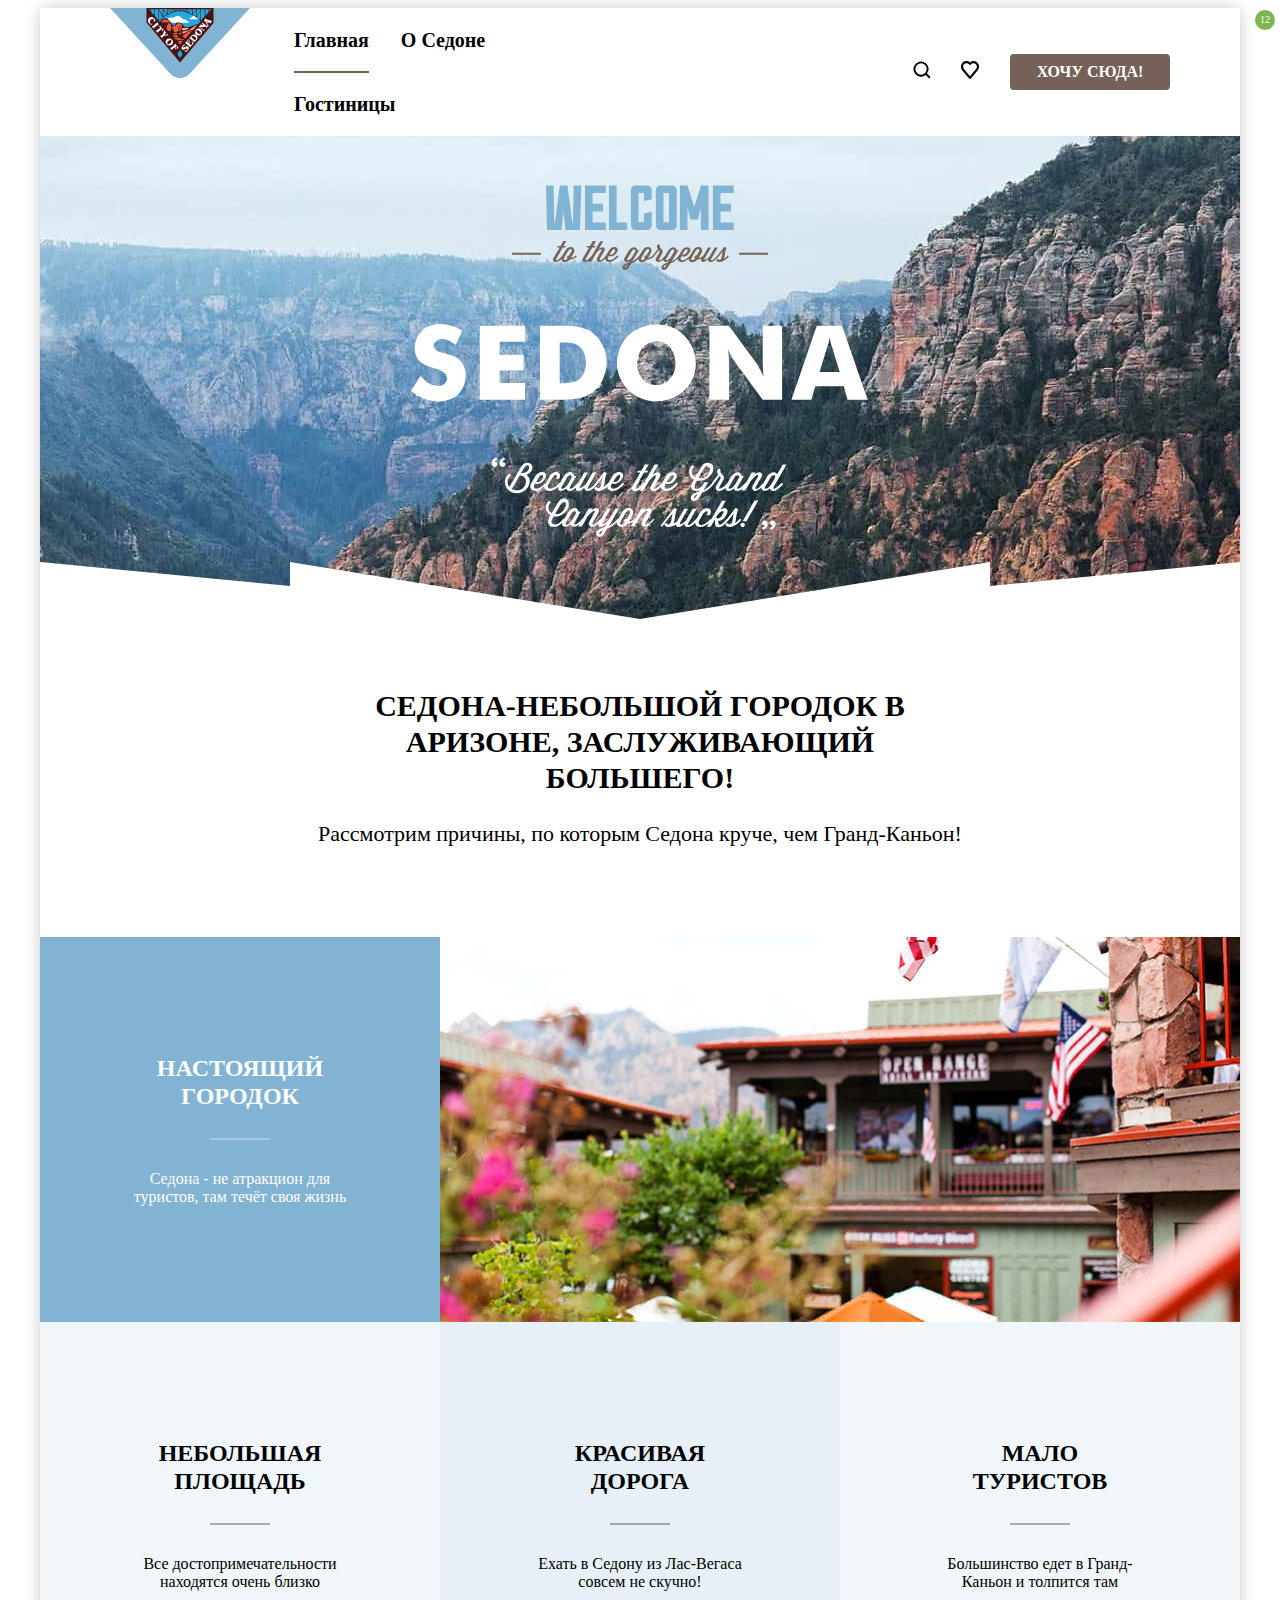
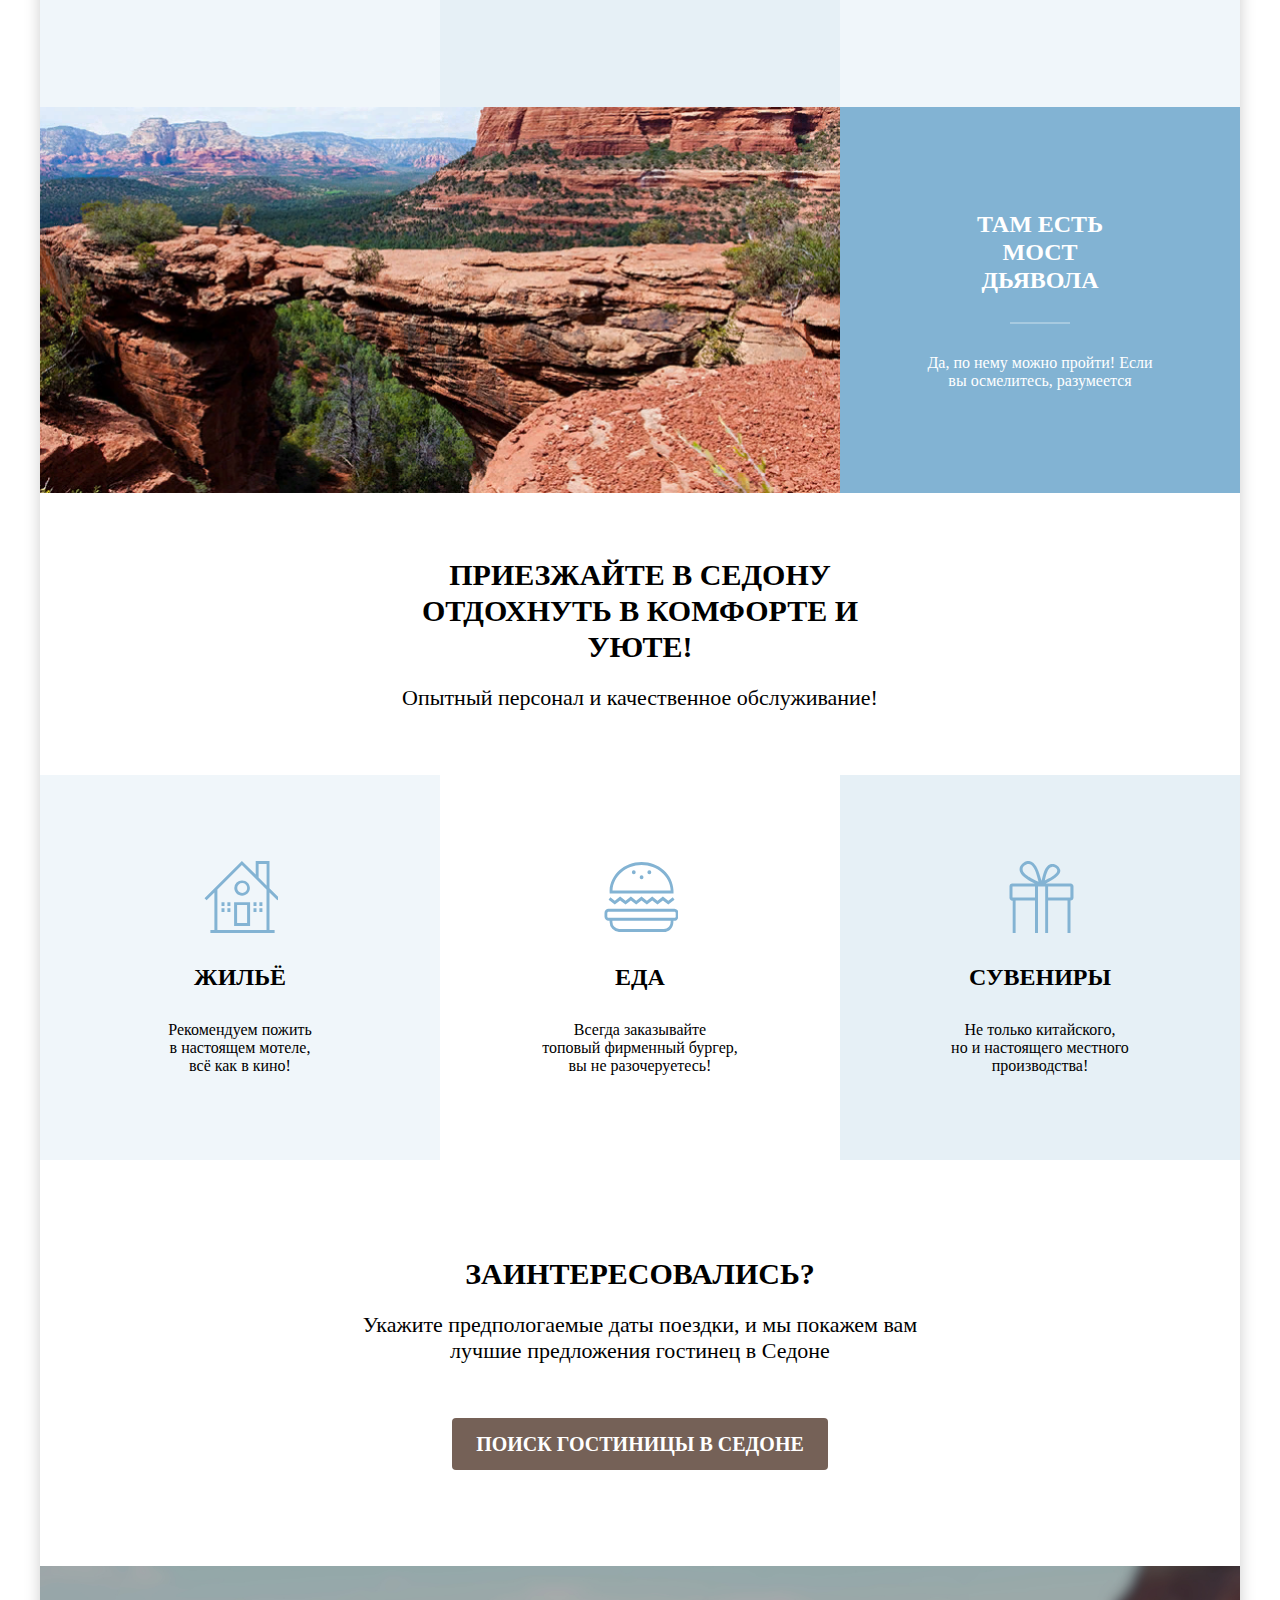
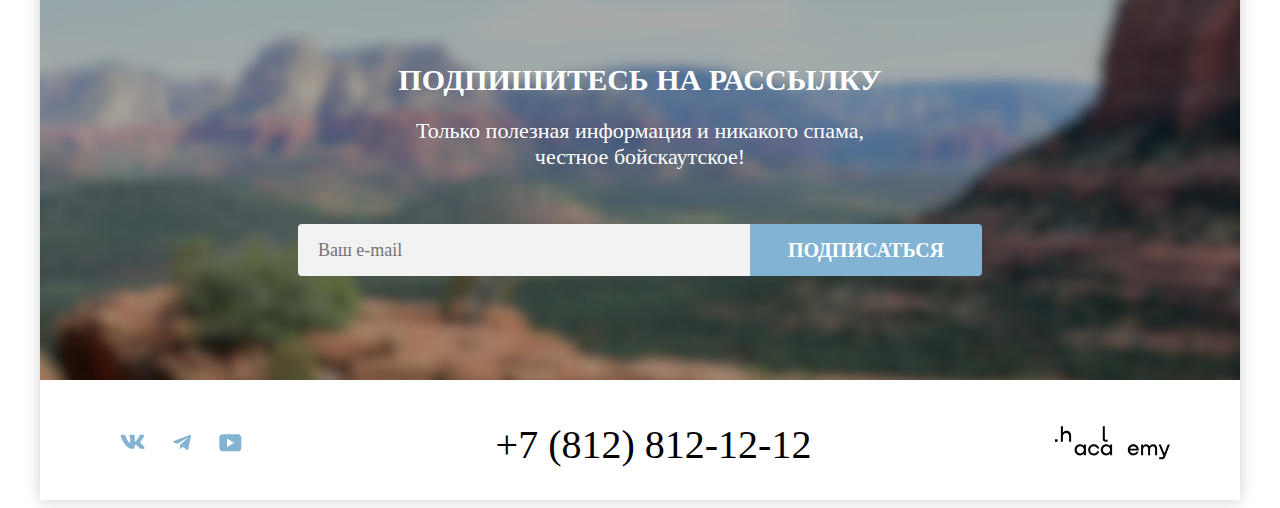
==== index.html @ 6caa187e "Merge pull request #5 from Konstantin-1603/master" ====
<!DOCTYPE html>
<html lang="ru">

  <head>
    <meta charset="utf-8">
    <meta name="viewport" content="width=device-width, initial-scale=1.0">
    <title>HTML Academy: Седона</title>
    <link rel="stylesheet" href="styles/styles.css">
  </head>

  <body>
    <div class="page-container">
      <header data-test="header" class="header">
        <nav class="header-navigation">
          <a class="header-logo" href="">
            <img class="header-image" src="images/logo.svg" width="140" height="70" alt="Логотип города Седона">
          </a>
          <ul class="navigation-list">
            <li class="navigation-item">
              <a class="navigation-link navigation-link-current" href="#">Главная</a>
            </li>
            <li class="navigation-item">
              <a class="navigation-link" href="#">О Седоне</a>
            </li>
            <li class="navigation-item">
              <a class="navigation-link" href="catalog.html">Гостиницы</a>
            </li>
          </ul>
          <ul class="user-list">
            <li class="user-item">
              <a class="user-link user-link-Vector" href="">
                <img src="images/Vector.svg" width="18" height="18" alt="Поиск">
              </a>
            </li>
            <li class="user-item">
              <a class="user-link user-link-laike" href="">
                <img src="images/laike.svg" width="18" height="18" alt="Избранное">
                <span class="navigation-number">12</span>
              </a>
            </li>
            <li class="user-item">
              <a class="button navigation-button" href="">ХОЧУ СЮДА!</a>
            </li>
          </ul>
        </nav>
      </header>
      <main class="main-container main-index" data-test="main">
        <section class="hero" data-test="hero">
          <h1 class="visually-hidden">Welcome to Sedona</h1>
          <div class="hero-img">
            <img src="images/welcome.svg" width="458" height="352" alt="Welcome to Sedona">
          </div>
        </section>
        <section class="advantage" data-test="advantages">
          <div class="advantage-container">
            <h2 class="title advantage-title">Седона-небольшой городок в Аризоне,
              заслуживающий большего!</h2>
            <p class="text">Рассмотрим причины, по которым Седона круче, чем Гранд-Каньон!</p>
          </div>
          <ul class="advantage-list">
            <li class="advantage-item advantage-item-wide">
              <div class="advantage-item-container">
                <h3 class="subtitle advantage-subtitle">Настоящий городок</h3>
                <p class="advantage-description">Седона - не атракцион для туристов, там течёт своя жизнь</p>
              </div>
              <img class="advantage-image" src="images/photo/photo-1.png" width="800" height="384" alt="Фото городка">
            </li>
            <li class="advantage-item advantage-item-color">
              <h3 class="subtitle advantage-subtitle">Небольшая площадь</h3>
              <p class="advantage-description">Все достопримечательности находятся очень близко</p>
            </li>
            <li class="advantage-item">
              <h3 class="subtitle advantage-subtitle">Красивая дорога</h3>
              <p class="advantage-description">Ехать в Седону из Лас-Вегаса совсем не скучно!</p>
            </li>
            <li class="advantage-item advantage-item-color">
              <h3 class="subtitle advantage-subtitle">Мало туристов</h3>
              <p class="advantage-description">Большинство едет в Гранд-Каньон и толпится там</p>
            </li>
            <li class="advantage-item advantage-item-wide">
              <img class="advantage-image" src="images/photo/photo-2.png" width="800" height="384"
                alt="Фото моста дьявола">
              <div class="advantage-item-container">
                <h3 class="subtitle advantage-subtitle">Там есть <br> мост дьявола</h3>
                <p class="advantage-description">Да, по нему можно пройти! Если вы осмелитесь, разумеется</p>
              </div>
            </li>
          </ul>
          <div class="container-bottom-advantage">
            <h2 class="title title-bottom">Приезжайте в седону отдохнуть в комфорте и уюте!</h2>
            <p class="text">Опытный персонал и качественное обслуживание!</p>
          </div>
          <ul class="advantage-list">
            <li class="advantage-item advantage-item-color">
              <div class="advantage-icon advantage-icon-home"></div>
              <h3 class="subtitle advantage-subject">Жильё</h3>
              <p class="advantage-description">Рекомендуем пожить <br> в настоящем мотеле, <br> всё как в кино!</p>
            </li>
            <li class="advantage-item">
              <div class="advantage-icon advantage-icon-food"></div>
              <h3 class="subtitle advantage-subject">Еда</h3>
              <p class="advantage-description">Всегда заказывайте <br> топовый фирменный бургер, <br> вы не
                разочеруетесь!</p>
            </li>
            <li class="advantage-item advantage-item-color">
              <div class="advantage-icon advantage-icon-souvenir"></div>
              <h3 class="subtitle advantage-subject">Сувениры</h3>
              <p class="advantage-description">Не только китайского, <br> но и настоящего местного <br> производства!
              </p>
            </li>
          </ul>
        </section>
        <section class="search-hotel" data-test="search">
          <h2 class="title search-hotel-title">Заинтересовались?</h2>
          <p class="text search-hotel-text">Укажите предпологаемые даты поездки, и мы покажем вам лучшие предложения
            гостинец в Седоне</p>
          <a class="button button-search" href="#">ПОИСК ГОСТИНИЦЫ В СЕДОНЕ</a>
        </section>
        <section class="subscribe" data-test="subscribe">
          <h2 class="title subscribe-title">Подпишитесь на рассылку</h2>
          <p class="text subscribe-text">Только полезная информация и никакого спама, <br> честное бойскаутское!</p>
          <form class="form-search" action="https://echo.htmlacademy.ru/" method="post">
            <input class="subscribe-email" type="email" name="subscribe-email" placeholder="Ваш e-mail">
            <button class="button button-subscribe" type="submit">Подписаться</button>
          </form>
        </section>
      </main>
      <footer class="footer" data-test="footer">
        <div class="footer-container">
          <ul class="social-list">
            <li class="social-item">
              <a href="https://vk.com/htmlacademy" class="social-link">
                <svg aria-hidden="true" focusable="false" class="footer-image" xmlns="http://www.w3.org/2000/svg"
                  width="25" height="15" viewBox="0 0 25 15">
                  <path fill-rule="evenodd" clip-rule="evenodd"
                    d="M24.1164 1.80445C24.2824 1.25845 24.1164 0.856445 23.3214 0.856445H20.6964C20.0284 0.856445 19.7204 1.20345 19.5534 1.58645C19.5534 1.58645 18.2184 4.78245 16.3274 6.85845C15.7154 7.46045 15.4374 7.65145 15.1034 7.65145C14.9364 7.65145 14.6854 7.46045 14.6854 6.91345V1.80445C14.6854 1.14845 14.5014 0.856445 13.9454 0.856445H9.81738C9.40038 0.856445 9.14938 1.16045 9.14938 1.44945C9.14938 2.07045 10.0954 2.21445 10.1924 3.96245V7.76045C10.1924 8.59345 10.0394 8.74444 9.70538 8.74444C8.81538 8.74444 6.65038 5.53345 5.36538 1.85945C5.11638 1.14445 4.86438 0.856445 4.19338 0.856445H1.56638C0.816382 0.856445 0.666382 1.20345 0.666382 1.58645C0.666382 2.26845 1.55638 5.65645 4.81138 10.1374C6.98138 13.1974 10.0364 14.8564 12.8194 14.8564C14.4884 14.8564 14.6944 14.4884 14.6944 13.8534V11.5404C14.6944 10.8034 14.8524 10.6564 15.3814 10.6564C15.7714 10.6564 16.4384 10.8484 17.9964 12.3234C19.7764 14.0724 20.0694 14.8564 21.0714 14.8564H23.6964C24.4464 14.8564 24.8224 14.4884 24.6064 13.7604C24.3684 13.0364 23.5184 11.9854 22.3914 10.7384C21.7794 10.0284 20.8614 9.26345 20.5824 8.88045C20.1934 8.38945 20.3044 8.17044 20.5824 7.73345C20.5824 7.73345 23.7824 3.30745 24.1154 1.80445H24.1164Z" />
                </svg>
              </a>
              <span class="visually-hidden">ВКонтакте</span>
              </a>
            </li>
            <li class="social-item">
              <a href="https://t.me/htmlacademy" class="social-link">
                <svg aria-hidden="true" focusable="false" class="footer-image" xmlns="http://www.w3.org/2000/svg"
                  width="18" height="17" viewBox="0 0 18 17">
                  <path
                    d="M16.785 0.955705L0.840489 7.1042C-0.247661 7.54126 -0.241365 8.14828 0.640845 8.41897L4.73445 9.69597L14.2058 3.72014C14.6537 3.44766 15.0629 3.59424 14.7265 3.89281L7.05283 10.8183H7.05103L7.05283 10.8192L6.77045 15.0387C7.18413 15.0387 7.36669 14.8489 7.59871 14.625L9.58705 12.6915L13.7229 15.7464C14.4855 16.1664 15.0332 15.9506 15.2229 15.0405L17.9379 2.2453C18.2158 1.13107 17.5126 0.626562 16.785 0.955705Z" />
                </svg>
                <span class="visually-hidden">Телеграм</span>
              </a>
            </li>
            <li class="social-item">
              <a href="https://www.youtube.com/user/htmlacademyru" class="social-link">
                <svg aria-hidden="true" focusable="false" class="footer-image" xmlns="http://www.w3.org/2000/svg"
                  width="23" height="18" viewBox="0 0 23 18" fill="none">
                  <path
                    d="M18.9402 0.356445H3.50738C1.64668 0.356445 0.333252 1.9502 0.333252 3.75645V13.8502C0.333252 15.7627 1.64668 17.3564 3.50738 17.3564H19.1591C20.8009 17.3564 22.3333 15.7627 22.3333 13.9564V3.75645C22.1143 1.9502 20.8009 0.356445 18.9402 0.356445ZM7.99494 12.8939V4.81894L15.3283 8.85645L7.99494 12.8939Z" />
                </svg>
                <span class="visually-hidden">Ютуб</span>
              </a>
            </li>
          </ul>
          <a href="tel:+78128121212" class="footer-telephone">+7 (812) 812-12-12</a>
          <a href="https://htmlacademy.ru/">
            <svg aria-hidden="true" focusable="false" class="footer-logo" xmlns="http://www.w3.org/2000/svg" width="115"
              height="34" viewBox="0 0 115 34" fill="none">
              <path d="M0 13.2564V15.8564H2.5V13.2564H0Z" />
              <path
                d="M11.6 4.85645C10 4.85645 8.8 5.55645 8 6.55645H7.9V0.356445H5.9V15.8564H7.9V10.5564C7.9 8.45645 9.2 6.95645 11.2 6.95645C13 6.95645 14.1 8.35645 14.1 10.1564V15.8564H16.1V9.75644C16.2 6.75644 14.3 4.85645 11.6 4.85645Z" />
              <path
                d="M47.8 13.0564C47.8 14.7564 48.8 15.7564 50.6 15.7564H52.6V13.7564H50.9C50.2 13.7564 49.8 13.3564 49.8 12.6564V0.356445H47.8V13.0564Z" />
              <path
                d="M28.9 20.0564C28 18.9564 26.7 18.2564 25 18.2564C21.9 18.2564 19.6 20.5564 19.6 23.8564C19.6 27.1564 21.9 29.4564 25 29.4564C26.8 29.4564 28 28.6564 28.8 27.5564H28.9V29.1564H30.9V18.5564H28.9V20.0564ZM25.3 27.4564C23.1 27.4564 21.7 25.8564 21.7 23.8564C21.7 21.8564 23.1 20.2564 25.3 20.2564C27.5 20.2564 28.9 21.8564 28.9 23.8564C28.9 25.7564 27.5 27.4564 25.3 27.4564Z" />
              <path
                d="M44.2 22.3564C43.7 19.9564 41.6 18.2564 38.8 18.2564C35.4 18.2564 33.2 20.7564 33.2 23.8564C33.2 26.9564 35.4 29.4564 38.8 29.4564C41.6 29.4564 43.7 27.6564 44.2 25.2564H42.1C41.7 26.5564 40.4 27.5564 38.8 27.5564C36.6 27.5564 35.2 25.9564 35.2 23.9564C35.2 21.9564 36.6 20.3564 38.8 20.3564C40.4 20.3564 41.6 21.3564 42.1 22.5564H44.2V22.3564Z" />
              <path
                d="M55.1 20.0564C54.2 18.9564 52.9 18.2564 51.2 18.2564C48.1 18.2564 45.8 20.5564 45.8 23.8564C45.8 27.1564 48.1 29.4564 51.2 29.4564C53 29.4564 54.2 28.6564 55 27.5564H55.1V29.1564H57.1V18.5564H55.1V20.0564ZM51.5 27.4564C49.3 27.4564 47.9 25.8564 47.9 23.8564C47.9 21.8564 49.3 20.2564 51.5 20.2564C53.7 20.2564 55.1 21.8564 55.1 23.8564C55.1 25.7564 53.6 27.4564 51.5 27.4564Z" />
              <path
                d="M78.3 18.2564C75 18.2564 72.8 20.7564 72.8 23.8564C72.8 26.8564 74.9 29.4564 78.3 29.4564C80.8 29.4564 82.8 28.1564 83.5 25.8564H81.4C80.9 26.8564 79.8 27.4564 78.4 27.4564C76.5 27.4564 75.1 26.1564 75 24.5564H83.8C84 20.9564 81.8 18.2564 78.3 18.2564ZM78.3 20.1564C80 20.1564 81.3 21.1564 81.6 22.7564H75.1C75.4 21.2564 76.6 20.1564 78.3 20.1564Z" />
              <path
                d="M98.2 18.2564C96.6 18.2564 95.3 19.0564 94.6 20.2564H94.5C93.9 19.0564 92.7 18.2564 91.1 18.2564C89.7 18.2564 88.6 18.9564 88 20.0564V18.5564H86.1V29.1564H88.1V23.7564C88.1 21.7564 89.1 20.3564 90.7 20.2564C92.2 20.2564 93.1 21.2564 93.1 22.8564V29.1564H95.1V23.5564C95.1 21.1564 96.5 20.2564 97.7 20.2564C99.2 20.2564 100.1 21.2564 100.1 22.8564V29.1564H102.1V22.6564C102.2 20.0564 100.7 18.2564 98.2 18.2564Z" />
              <path
                d="M109.4 27.3564L105.8 18.4564H103.6L108.4 30.0564C108.1 30.9564 107.7 31.2564 106.7 31.2564H104.2V33.2564H106.7C108.5 33.2564 109.5 32.4564 110.2 30.6564L114.9 18.4564H112.8L109.4 27.3564Z" />
            </svg>
          </a>
        </div>
      </footer>
    </div>
  </body>

</html>
</footer>
</div>
</body>

</html>
---- styles/styles.css ----
@font-face {
  font-family: "PT Sans";
  font-style: normal;
  font-weight: 400;
  src: url("../fonts/ptsans-400.woff2") format("woff2");
  font-display: swap;
}

@font-face {
  font-family: "PT Sans";
  font-style: normal;
  font-weight: 700;
  src: url("../fonts/ptsans-700.woff2") format("woff2");
  font-display: swap;
}

.html {
  height: 100%;
}


*,
*::before,
*::after {
  box-sizing: border-box;
  list-style: none;
}

.body {
  margin: 0;
  height: 100%;
  font-family: "PT Sans", sans-serif;
  color: #333333;
  font-size: 18px;
  line-height: 21px;
  background-color: #f2f2f2;
}

.main-container {
  flex-grow: 1;
}

.user-link {
  min-width: 18px;
  min-height: 18px;
  display: inline-block;
  padding: 22px 15px;
}

.header-navigation, .footer-container {
  display: flex;
  width: 1060px;
  margin: 0 auto;
}

.header-logo {
  position: relative;
  margin-right: 28px;
  margin-bottom: -6px;
}

.header-image {
  display: block;
  z-index: 2;
}

.footer-container {
  display: flex;
  justify-content: space-between;
  align-items: center;
  padding: 45px 0 35px 0;
}

.hero {
  padding-top: 49px;
  padding-bottom: 78px;
  background-image: url("../images/divider.png"), url("../images/index-background.jpg");
  background-repeat: no-repeat;
  background-size: contain, cover;
  background-position: center bottom;

}

.header, .footer {
  width: 1200px;
  margin: 0 auto;
  background-color: #ffffff;
}

.page-container {
  display: flex;
  flex-direction: column;
  min-height: 100%;
  margin: 0 auto;
  width: 1200px;
  background-color: #ffffff;
  box-shadow: 0 0 15px 0 #00000033;
}

.hero-img {
  text-align: center;
}

.advantage-list {
  display: flex;
  flex-wrap: wrap;
  margin: 0;
  padding: 0;
}

.advantage-icon {
  width: 75px;
  height: 72px;
}

.navigation-list {
  display: flex;
  flex-wrap: wrap;
  margin: 0;
  padding: 0;
  margin-right: 281px;
  width: 339px;
}

.user-list {
  display: flex;
  flex-wrap: wrap;
  align-items: center;
  margin: 0;
  width: 272px;
  padding: 0;
}

.user-item:nth-child(2) {
  margin-right: 16px;
}

.advantage-icon-home {
  background: url("../images/icon/icon.svg") no-repeat;
}

.advantage-icon-food {
  background: url("../images/icon/icon2.svg") no-repeat;
}

.advantage-icon-souvenir {
  background: url("../images/icon/icon3.svg") no-repeat;
}

.subscribe {
  background: url("../images/Seerinevas.jpg") no-repeat;
  background-size: cover;
  width: 1200px;
  padding: 96px 258px 104px;
}

.subscribe-email {
  font-family: inherit;
  width: 452px;
  padding: 12px 20px;
  border-radius: 4px 0 0 4px;
  background-color: #F2F2F2;
  color: #000000;
  font-size: 18px;
  line-height: 24px;
  border: none;
}

.subscribe-email:hover {
  background-color: #E6E6E6;
}

.subscribe-email:focus {
  outline: 3px solid #83B3D3;
  background-color: #E6E6E6;
}

.inner-background {
  background-color: #000000;
  color: white;
  background: url("../images/Subscribecatalog.jpg") no-repeat;
}

.subscribe-none {
  background-image: none;
}

.navigation-link {
  display: inline-block;
  padding: 20px 16px;
  font-size: 20px;
  line-height: 24px;
  font-weight: 700;
  color: #000000;
  text-decoration: none;
}

.navigation-link:focus, .user-link:focus {
  outline: 2px solid #68A2CA;
}

.navigation-link:hover {
  background-color: gray;
  color: white;
}

.button {
  color: white;
  display: inline-block;
  font-family: inherit;
  padding: 8px 10px;
  font-size: 16px;
  border-radius: 4px;
  line-height: 20px;
  font-weight: 700;
  text-transform: uppercase;
  background-color: #756157;
  border: none;
  cursor: pointer;
  text-decoration: none;
}

.button:hover {
  background-color: #615048;
}

.button:focus,
.button-apply:focus {
  outline: 3px solid #83B3D3;
  background-color: #615048;
}

.button:active {
  color: #ffffff4d;
}

.button.inactive,
.button-subscribe.inactive,
.button-card.inactive {
  background-color: #E5E5E5;
}

.hero-description {
  font-size: 22px;
  line-height: 26px;
}

.advantage-item-color {
  background: #83b3d31f;
}

.advantage-container {
  padding-top: 69px;
  padding-bottom: 90px;
  width: 651px;
  margin: 0 auto;
}

.advantage-item,
.advantage-item-container {
  width: 400px;
  min-height: 385px;
  margin: 0;
  display: flex;
  flex-direction: column;
  justify-content: center;
  align-items: center;
  text-align: center;
  padding: 103px 85px;

}

.advantage-item:nth-child(3) {
  background-color: #83b3d333;
}

.advantage-item-wide {
  display: flex;
  padding: 0;
  flex-direction: row;
  width: 100%;
  background-color: #82b3d3;
  color: white;
}

.advantage-image {
  display: block;
  min-height: 100%;
  object-fit: cover;
}

.subtitle {
  position: relative;
  font-size: 24px;
  font-weight: 700;
  line-height: 28px;
  text-transform: uppercase;
  margin: 0;
  max-width: 175px;
}

.subtitle.advantage-subtitle::after {
  position: absolute;
  content: "";
  width: 60px;
  height: 2px;
  background-color: #0000004d;
  left: 57px;
  bottom: -30px;
}

.advantage-item-container .subtitle::after {
  background-color: #ffffff4d;
  ;
}

.advantage-subtitle {
  margin-bottom: 60px;
}

.advantage-subject {
  margin: 30px 0;
}

.search-hotel {
  padding: 96px 304px;
  text-align: center;
}

.text {
  margin: 0;
  text-align: center;
  font-size: 22px;
  line-height: 26px;
}

.button-search {
  font-size: 20px;
  line-height: 36px;
  text-decoration: none;
  width: 376px;
}

.title {
  margin: 0;
  padding: 0;
  color: #000000;
  text-align: center;
  font-size: 30px;
  font-weight: 700;
  line-height: 36px;
  text-transform: uppercase;
}

.subscribe-title,
.subscribe-text {
  color: white;
}

.button-apply,
.button-card {
  background-color: #82b3d3;
}

.button-apply {
  border: 0;
  margin-bottom: 32px;
}

.breadcrumbs {
  padding: 0;
  margin: 0;
  margin-bottom: 40px;
}

.breadcrumbs-item {

  display: inline-block;
}

.breadcrumbs-item:not(:last-child) {
  margin-right: 28px;
}

.button-reset {
  background: none;
  border: 0;
}

.button-reset,
.button-apply {
  display: block;
  padding: 8px 10px;
  color: #ffffff;
  width: 190px;
  text-align: center;
  font-family: "PT Sans";
  font-size: 16px;
  font-weight: 700;
  line-height: 20px;
  text-transform: uppercase;
  border-radius: 4px;
  cursor: pointer;
}

.button-reset:hover {
  color: #ffffff4d;
}

.button-push {
  background-color: #7DB54F;
}

.button-push:hover,
.button-push:focus {
  background-color: #6C9E42;
}

.button-push:active {
  color: #ffffff4d;
}

.button-subscribe {
  background-color: #82B3D3;
  font-size: 20px;
  font-weight: 700;
  line-height: 36px;
  width: 232px;
  border-radius: 0 4px 4px 0;
}

.button-subscribe:hover,
.button-subscribe:focus,
.button-card:hover,
.button-card:focus,
.button-apply:hover,
.button-apply:focus {
  background-color: #68A2CA;
}

.button-subscribe:active,
.button-card:active,
.button-apply:active {
  background-color: #82B3D3;
  color: #ffffff4d;
}

.inner-header-title {
  margin: 0 0 8px 0;
  font-size: 60px;
  font-weight: 700;
  line-height: 78px;

}

.hotel-card-link {
  text-decoration: none;
  display: grid;
  grid-column: 1/-1;
}

.hotel-card-img {
  grid-column: 1/-1;
}

.hotel-card-title {
  color: #000000;
  grid-column: 1/-1;
  margin: 0;
  font-size: 24px;
  font-weight: 700;
  line-height: 28px;
}

.hotel-card-price {
  justify-self: end;
}

.hotel-card-rate {
  border-radius: 4px;
  background-color: #F2F2F2;
  padding: 9px 20px;
  font-size: 16px;
  line-height: 20px;
  text-transform: uppercase;
}

.pagination-list {
  display: flex;
  position: relative;
  margin: 0;
  padding: 0;
  width: 400px;
  justify-content: space-between;
}

.pagination-list::before {
  position: absolute;
  content: "";
  height: 1px;
  width: 1060px;
  background-color: #E6E6E6;
  top: -40px;
  left: 0;
}

.pagination-item {
  border-radius: 4px;

}

.pagination-link {
  display: flex;
  justify-content: center;
  align-items: center;
  background-color: #82B3D3;
  color: #ffffff;
  padding: 0 10px;
  min-width: 60px;
  height: 60px;
  font-size: 20px;
  font-weight: 700;
  line-height: 36px;
  text-transform: uppercase;
  text-decoration: none;
}

.pagination-link:not(.pagination-link-current):hover,
.pagination-link:not(.pagination-link-current):focus {
  background-color: #68A2CA;
}

.pagination-link:not(.pagination-link-current):active {
  background-color: #68A2CA;
  color: #ffffff4d;
}

.pagination-link-current {
  color: #000000;
  background-color: #f2f2f2;
}

.footer-telephone {
  color: #000000;
  display: inline-block;
  font-size: 40px;
  line-height: 40px;
  text-transform: uppercase;
  text-decoration: none;
}

.footer-telephone:hover,
.footer-telephone:focus {
  color: #756157;
}

.footer-telephone:active {
  color: rgba(117, 97, 87, 0.3);
}

.navigation-link-current {
  position: relative;
}

.navigation-link-current::after {
  content: "";
  position: absolute;
  height: 2px;
  left: 16px;
  right: 16px;
  bottom: -1px;
  background-color: #756257;
}

.navigation-number {
  position: absolute;
  top: 10px;
  right: 5px;
  border-radius: 10px;
  background: #7db54f;
  color: #ffffff;
  font-size: 10px;
  line-height: 10px;
  width: 20px;
  height: 20px;
  padding: 5px;
}

.user-link-favorite {
  position: relative;
}

.sort-list {
  display: flex;
  width: 160px;
  justify-content: space-between;
  margin: 0;
  padding: 0;

}

.sort-link {
  display: inline-block;
  width: 48px;
  height: 48px;
  border-radius: 4px;
  padding: 14px 14px;
  border: 2px solid#E5E5E5;
}

.sort-link:hover {
  border: 2px solid#000000;
}

.sort-link:focus {
  border: 2px solid#68A2CA;
  outline: none;
}

.sort-link:active {
  border: 2px solid#000000;
}

.catalog-container {
  padding: 50px 70px 60px 70px;
}

.hotel-subtitle {
  margin-right: auto;
  color: #000000;
  font-size: 30px;
  font-weight: 700;
  line-height: 36px;
  text-transform: uppercase;
}

.sorting-container {
  display: flex;
  align-items: center;
  position: relative;
}

.inner-background {
  padding: 70px;
  padding-top: 35px;
}

.filter-container {
  display: flex;
}

.navigation-link-favorite {
  min-width: 18px;
  min-height: 18px;
}

.sorting {
  font-family: inherit;
  position: relative;
  width: 292px;
  height: 49px;
  padding: 12px 20px;
  border-radius: 4px;
  appearance: none;
  border: 2px solid #E5E5E5;
  margin-right: 70px;
  color: #333333;
  font-size: 18px;
  line-height: 21px;
  background: url(../images/plush.svg) no-repeat 93% 57%;
  background-size: 12px 7px;
}

.sorting:hover {
  border: 2px solid #68A2CA;
}

.sorting:focus {
  outline: 2px solid #68A2CA;
}


.hotel-card {
  width: 340px;
  display: grid;
  gap: 16px 20px;
  grid-template-columns: repeat(2, 140px);
  grid-template-rows: 212px 1fr;
  padding: 20px;
  border-radius: 4px;
  border: 1px solid #E6E6E6;
}

.social-list {
  display: flex;
  margin: 0;
  padding: 0;
  flex-wrap: wrap;
  width: 142px;
  justify-content: space-between;
}

.navigation-button {
  display: inline-block;
  width: 160px;
  padding: 8px 10px;
  text-align: center;
  align-self: flex-start;
}

.visually-hidden {
  position: absolute;
  width: 1px;
  height: 1px;
  margin: -1px;
  padding: 0;
  border: 0;
  clip: rect(0 0 0 0);
  overflow: hidden;
}

.advantage-title {
  margin-bottom: 25px;
}

.advantage-description {
  margin: 0;
}

.container-bottom-advantage {
  max-width: 505px;
  margin: 0 auto;
  padding: 64px 0;
}

.title-bottom {
  margin-bottom: 20px;
}

.advantage-list:nth-of-type(2) .advantage-item {
  padding: 80px 85px;
}

.search-hotel-title {
  margin-bottom: 20px;
}

.search-hotel-text {
  margin-bottom: 54px;
}

.subscribe-title {
  margin-bottom: 20px;
}

.subscribe-text {
  margin-bottom: 54px;
}

.hotel-container {
  padding: 40px 0 80px 0;
  display: grid;
  grid-template-columns: repeat(3, 340px);
  gap: 20px;
}

.stars {
  display: inline-block;
  align-self: center;
  background-image: url("../images/star.svg");
  height: 17px;
  margin: 0;
}

.hotel-card-description,
.hotel-card-buttons,
.hotel-card-rating {
  display: flex;
  justify-content: space-between;
  align-items: center;
}


.hotel-card-link {
  margin: 0;

}

.stars-2 {
  width: 36px;
}

.stars-3 {
  width: 54px;
}

.stars-4 {
  width: 72px;
}

.hotel-card-button,
.button-card,
.hotel-card-rate,
.button-push {

  text-align: center;
}

.form-search {
  display: grid;
  grid-template-columns: 452px 232px;
}

.social-link {
  padding: 0 10px;
}

.subscribe-none .subscribe-title {
  color: #000000;
}

.subscribe-none .subscribe-text {
  color: #333333;
}

.filter-catalog {
  padding: 0;
  margin: 0;
  border: 0;
}

.filter-catalog:not(:nth-of-type(2)) {
  margin-right: 70px;
}

.filter-catalog:nth-of-type(2) {
  margin-right: auto;
}

.breadcrumbs-link {
  display: inline-block;
  color: inherit;
  font-size: 16px;
  line-height: 21px;
  text-decoration: none;
}

.breadcrumbs-link:hover {
  color: #ffffff99;
}

.breadcrumbs-link:active {
  color: #ffffff4d;
}

.sort-image {
  display: block;
}

.breadcrumbs-item {
  position: relative;
}

.breadcrumbs-item + .breadcrumbs-item::before {
  position: absolute;
  content: "";
  width: 8px;
  height: 11px;
  background: url(../images/arrow.svg) no-repeat;
  left: -21px;
  bottom: 5px;
}

.filter-catalog-list {

  margin: 0;
  padding: 0;
}

.filter-catalog:nth-of-type(3) .filter-catalog-list {
  display: flex;
  margin: 0 0 36px 0;
}

.filter-catalog-title {
  margin-bottom: 32px;
}

.filter-catalog-list .filter-catalog-item:not(:last-child) {
  margin-bottom: 16px;
}



.text-input {
  width: 143px;
  display: inline-block;
  padding: 12px 20px;
  border-radius: 4px 0 0 4px;
  border: none;
  color: #000000;
  font-family: "PT Sans";
  font-size: 18px;
  font-weight: 700;
  line-height: 24px;
}

.text-input:hover {
  background-color: #E6E6E6;
  transition: background-color 0.3s;
}

.text-input:focus {
  outline: 3px solid #83B3D3;
}

.text-input[id='max-price'] {
  margin-left: 2px;
  border-radius: 0 4px 4px 0;
}

.filter-catalog-price {
  position: relative;
  margin-bottom: 0;
}

.text-label {
  position: absolute;
  bottom: 13px;
  right: 16px;
  color: gray;
}

.filter-button {
  margin-top: 55px;
}

.footer-image {
  fill: #83B3D3;
}

.footer-image:hover,
.footer-image:focus {
  fill: #68A2CA;
}

.footer-image:active {
  fill: #68a2ca4d
}

.footer-telephone-image {
  fill: blue;
}

.footer-telephone-image:hover {
  fill: #756157;
}

.footer-logo {
  fill: #000000;
}

.footer-logo:hover,
.footer-logo:focus {
  fill: #756157;
}

.footer-logo:active {
  fill: #7561574d;
}

.filter-input-container,
.filter-checkbox-container {
  position: relative;
  user-select: none;
  display: block;
  padding-left: 36px;
  line-height: 23px;
  cursor: pointer;
}

.filter-input-container input,
.filter-checkbox-container input {
  position: absolute;
  opacity: 0;
}

.checkmark {
  position: absolute;
  top: 0;
  left: 0;
  width: 20px;
  height: 20px;
  border-radius: 50%;
  background-color: #FFFFFF;
}

.checkmark::after {
  position: absolute;
  content: "";
  display: none;
  top: 5px;
  left: 5px;
  width: 10px;
  height: 10px;
  border-radius: 50%;
  background: #3F5E72;
}

.filter-input-container:checked ~ .checkmark::after {
  display: block;
}

.filter-input-container:focus ~ .checkmark,
.filter-checkbox-container:focus ~ .checkboxmark {
  outline: 3px solid #83B3D3;
}

.filter-input-container:hover,
.filter-checkbox-container:hover {
  opacity: 0.6;
}

.filter-input-container:active,
.filter-checkbox-container:active {
  opacity: 0.3;
}

.checkboxmark {
  position: absolute;
  top: 0;
  left: 0;
  width: 20px;
  height: 20px;
  border-radius: 5px;
  background-color: #FFFFFF;
}

.checkboxmark::after {
  position: absolute;
  display: none;
  content: "";
  width: 12px;
  height: 8px;
  left: 4px;
  top: 4px;
  border: solid #3F5E72;
  border-width: 0 0 2px 2px;
  transform: rotate(306deg);
}

.filter-checkbox-container:checked ~ .checkboxmark::after {
  display: block;
}


.slider {
  position: relative;
  width: 226px;
  height: 4px;
  background-color: #FFFFFF;
}

.slider-handle {
  position: absolute;
  height: 20px;
  width: 20px;
  border-radius: 5px;
  background-color: #FFFFFF;
  cursor: pointer;
}

.slider-handle-left {
  left: 0;
  top: -8px;
}

.slider-handle-right {
  position: relative;
  left: 92%;
  top: -8px;
}

.slider-handle-right::after {
  position: absolute;
  content: "";
  width: 61px;
  height: 4px;
  opacity: 0.3;
  background-color: #FFFFFF;
  cursor: auto;
  top: 8px;
  left: 20px;
}
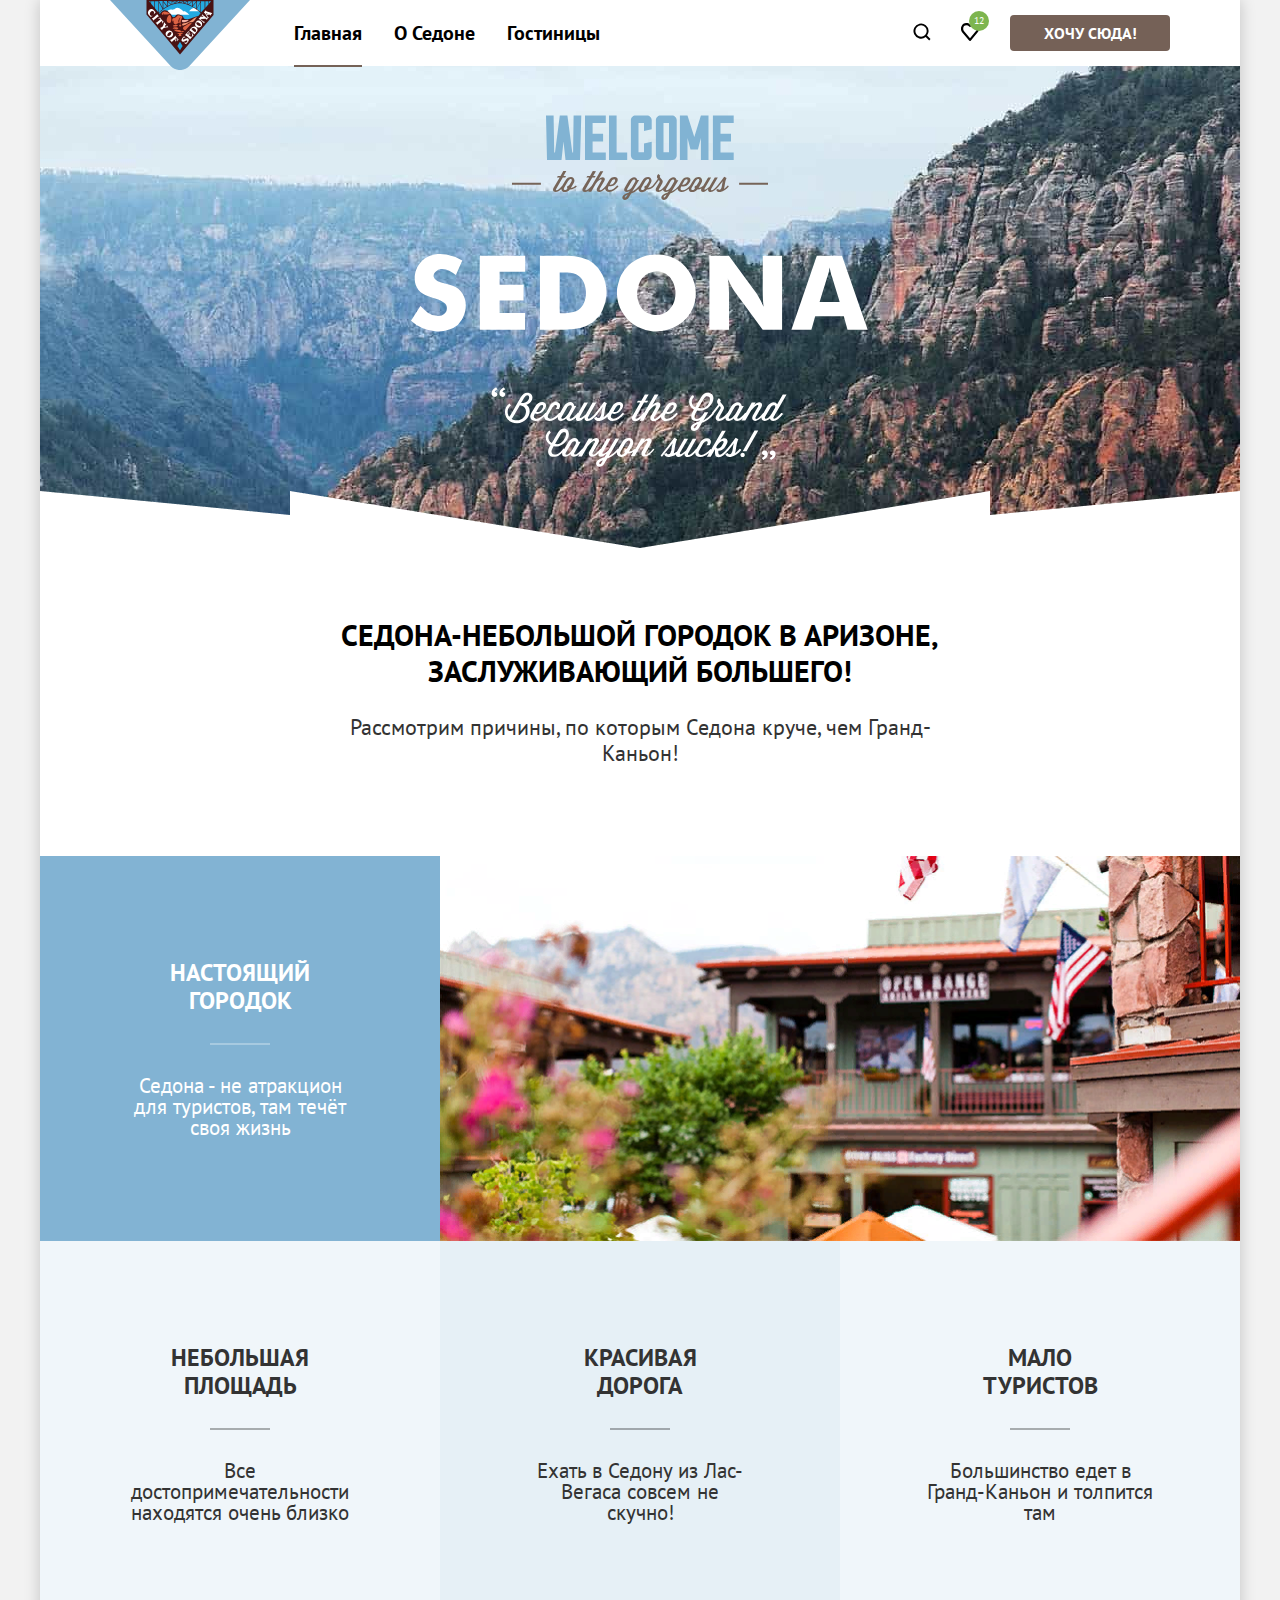
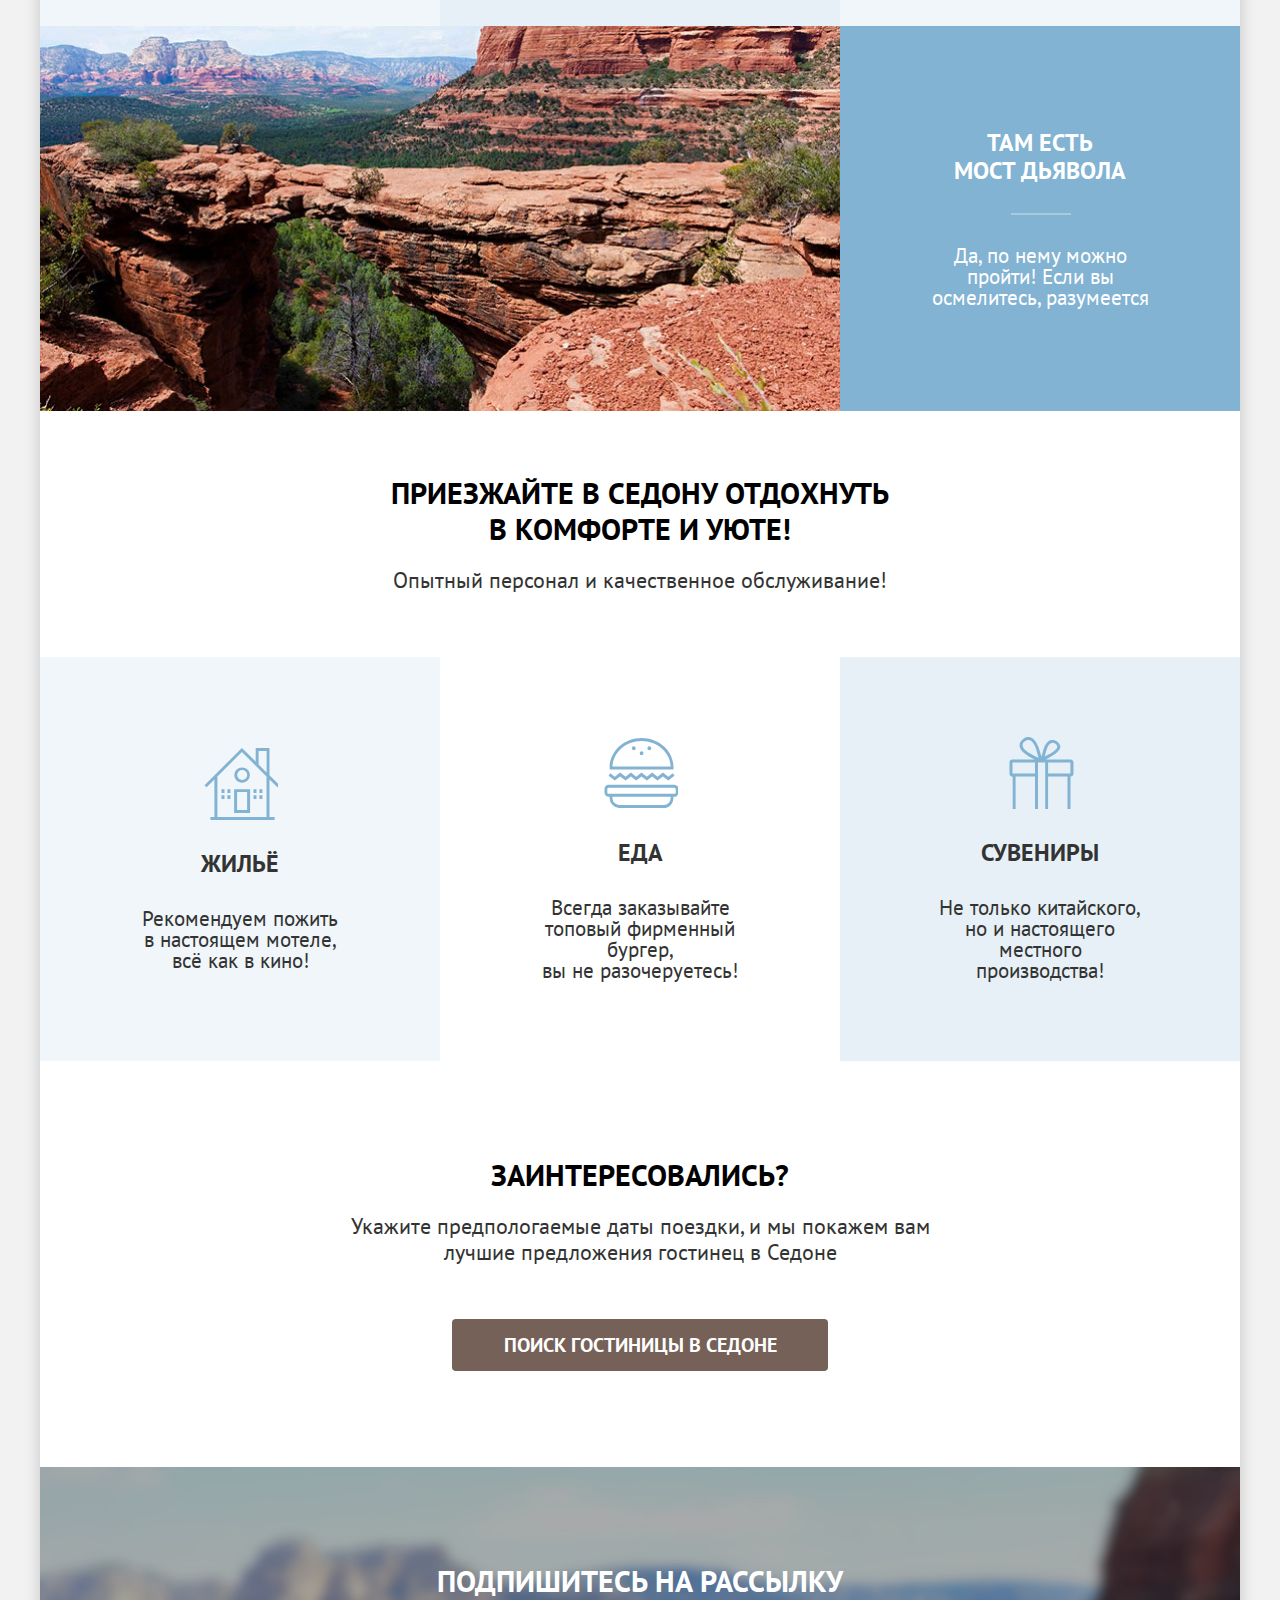
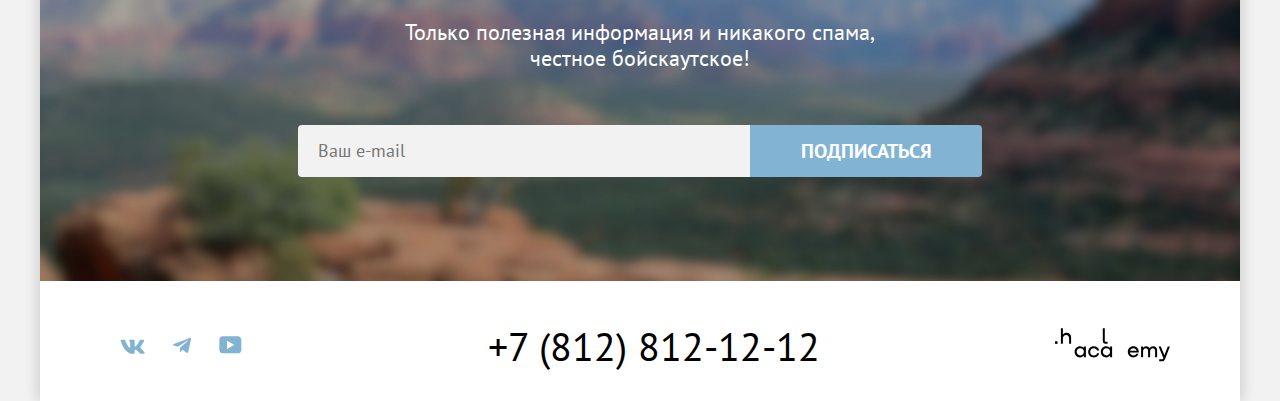
==== commit 59de3a37: "Merge pull request #6 from Konstantin-1603/master" ====
--- a/index.html
+++ b/index.html
@@ -186,11 +186,81 @@
         </div>
       </footer>
     </div>
+    <div class="modal-container modal-container-close">
+      <div class="modal modal-search">
+        <button class="modal-close-button">
+          <span class="visually-hidden">Закрыть</span>
+        </button>
+        <section class="modal-content">
+          <h2 class="modal-title title">Поиск гостиницы в Седоне</h2>
+        </section>
+        <form class="modal-search-form" action="https://echo.htmlacademy.ru/" method="post">
+          <div class="field-group field-date">
+            <label class="modal-search-label" for="arrival-date">Дата заезда:</label>
+            <input class="modal-search-field field" type="text" id="arrival-date" name="arrival-date" value="27 апреля 2020" placeholder="Укажите дату">
+            <p class="message error">Мы не можем отправить вас в прошлое.</p>
+          </div>
+          <div class="field-group field-date">
+            <label class="modal-search-label" for="departure-date">Дата выезда:</label>
+            <input class="modal-search-field field" type="text" id="departure-date" name="departure-date" value="1 сентября 2023" placeholder="Укажите дату">
+            <p class="message allow">На эти даты есть свободные номера. Пока есть.</p>
+          </div>
+          <div class="search-option">
+            <div class="field-group">
+              <label class="modal-search-label" for="adult">Взрослые:</label>
+              <div class="option-button-container">
+                <button class="minus-button option-button" type="button">
+                  <span class="visually-hidden">Уменьшить</span>
+                  <svg class="option-button-icon" xmlns="http://www.w3.org/2000/svg" width="14" height="2" fill="none" viewBox="0 0 14 2">
+                    <path d="M0 0v2h14V0H0Z"/>
+                  </svg>
+                </button>
+              </div>
+              <input class="modal-search-field field" type="number" id="adult" name="adult" value="2" placeholder="0">
+              <div class="option-button-container">
+                <button class="plus-button option-button" type="button">
+                  <span class="visually-hidden">Увеличить</span>
+                  <svg class="option-button-icon" xmlns="http://www.w3.org/2000/svg" width="14" height="14" fill="none" viewBox="0 0 14 14">
+                    <path d="M14 6H8V0H6v6H0v2h6v6h2V8h6V6Z"/>
+                  </svg>
+                </button>
+              </div>
+            </div>
+            <div class="field-group">
+              <span class="modal-search-label form-label-icon">
+                <label class="modal-search-label" for="children">Дети:</label>
+                <span class="tooltip">
+                  <button class="tooltip-toggle" type="button" aria-labelledby="tooltip-label-date">
+                    <svg class="tooltip-icon" xmlns="http://www.w3.org/2000/svg" width="26" height="26" fill="none" viewBox="0 0 26 26"><circle cx="13" cy="13" r="13" fill="#83B3D3"/>
+                      <path fill="#fff" fill-rule="evenodd" d="M12 7h2v2h-2V7Zm2 12h-2v-9h2v9Z" clip-rule="evenodd"/>
+                    </svg>
+                  </button>
+                  <span class="tooltip-text" role="tooltip" id="tooltip-label-date">Укажите количество детей, которые будут с вами, возраст которых от 6 до 18 лет. Дети до 6 лет размещаются бесплатно.</span>
+                </span>
+              </span>
+              <div class="option-button-container">
+                <button class="minus-button option-button" type="button">
+                  <span class="visually-hidden">Уменьшить</span>
+                  <svg class="option-button-icon" xmlns="http://www.w3.org/2000/svg" width="14" height="2" fill="none" viewBox="0 0 14 2">
+                    <path d="M0 0v2h14V0H0Z"/>
+                  </svg>
+                </button>
+              </div>
+              <input class="modal-search-field field" type="number" id="children" name="children" value="2" placeholder="0">
+              <div class="option-button-container">
+                <button class="plus-button option-button" type="button">
+                  <span class="visually-hidden">Увеличить</span>
+                  <svg class="option-button-icon" xmlns="http://www.w3.org/2000/svg" width="14" height="14" fill="none" viewBox="0 0 14 14">
+                    <path d="M14 6H8V0H6v6H0v2h6v6h2V8h6V6Z"/>
+                  </svg>
+                </button>
+              </div>
+            </div>
+          </div>
+          <button class="button-search-field button button-primary" type="submit">Найти</button>
+        </form>
+      </div>
+    </div>
   </body>
 
 </html>
-</footer>
-</div>
-</body>
-
-</html>
--- a/styles/styles.css
+++ b/styles/styles.css
@@ -14,7 +14,7 @@
   font-display: swap;
 }
 
-.html {
+html {
   height: 100%;
 }
 
@@ -26,12 +26,12 @@
   list-style: none;
 }
 
-.body {
+body {
   margin: 0;
   height: 100%;
   font-family: "PT Sans", sans-serif;
   color: #333333;
-  font-size: 18px;
+  font-size: 21px;
   line-height: 21px;
   background-color: #f2f2f2;
 }
@@ -94,7 +94,7 @@
   margin: 0 auto;
   width: 1200px;
   background-color: #ffffff;
-  box-shadow: 0 0 15px 0 #00000033;
+  box-shadow: 0 0 15px 0 rgba(0, 0, 0, 0.2);
 }
 
 .hero-img {
@@ -189,7 +189,7 @@
   display: inline-block;
   padding: 20px 16px;
   font-size: 20px;
-  line-height: 24px;
+  line-height: 26px;
   font-weight: 700;
   color: #000000;
   text-decoration: none;
@@ -231,7 +231,7 @@
 }
 
 .button:active {
-  color: #ffffff4d;
+  color: rgba(255, 255, 255, 0.3);
 }
 
 .button.inactive,
@@ -246,7 +246,7 @@
 }
 
 .advantage-item-color {
-  background: #83b3d31f;
+  background: rgba(131, 179, 211, 0.122);
 }
 
 .advantage-container {
@@ -271,7 +271,7 @@
 }
 
 .advantage-item:nth-child(3) {
-  background-color: #83b3d333;
+  background-color: rgba(131, 179, 211, 0.2);
 }
 
 .advantage-item-wide {
@@ -280,7 +280,7 @@
   flex-direction: row;
   width: 100%;
   background-color: #82b3d3;
-  color: white;
+  color: #ffffff;
 }
 
 .advantage-image {
@@ -304,13 +304,13 @@
   content: "";
   width: 60px;
   height: 2px;
-  background-color: #0000004d;
+  background-color: rgba(0, 0, 0, 0.302);
   left: 57px;
   bottom: -30px;
 }
 
 .advantage-item-container .subtitle::after {
-  background-color: #ffffff4d;
+  background-color: rgba(255, 255, 255, 0.302);
   ;
 }
 
@@ -404,7 +404,7 @@
 }
 
 .button-reset:hover {
-  color: #ffffff4d;
+  color: rgba(255, 255, 255, 0.302);
 }
 
 .button-push {
@@ -417,7 +417,7 @@
 }
 
 .button-push:active {
-  color: #ffffff4d;
+  color: rgba(255, 255, 255, 0.302);
 }
 
 .button-subscribe {
@@ -442,7 +442,7 @@
 .button-card:active,
 .button-apply:active {
   background-color: #82B3D3;
-  color: #ffffff4d;
+  color: rgba(255, 255, 255, 0.302);
 }
 
 .inner-header-title {
@@ -532,7 +532,7 @@
 
 .pagination-link:not(.pagination-link-current):active {
   background-color: #68A2CA;
-  color: #ffffff4d;
+  color: rgba(255, 255, 255, 0.302);
 }
 
 .pagination-link-current {
@@ -586,7 +586,7 @@
   padding: 5px;
 }
 
-.user-link-favorite {
+.user-link-laike {
   position: relative;
 }
 
@@ -605,20 +605,20 @@
   height: 48px;
   border-radius: 4px;
   padding: 14px 14px;
-  border: 2px solid#E5E5E5;
+  border: 2px solid #E5E5E5;
 }
 
 .sort-link:hover {
-  border: 2px solid#000000;
+  border: 2px solid #000000;
 }
 
 .sort-link:focus {
-  border: 2px solid#68A2CA;
+  border: 2px solid #68A2CA;
   outline: none;
 }
 
 .sort-link:active {
-  border: 2px solid#000000;
+  border: 2px solid #000000;
 }
 
 .catalog-container {
@@ -667,7 +667,7 @@
   color: #333333;
   font-size: 18px;
   line-height: 21px;
-  background: url(../images/plush.svg) no-repeat 93% 57%;
+  background: url("../images/plush.svg") no-repeat 93% 57%;
   background-size: 12px 7px;
 }
 
@@ -846,11 +846,11 @@
 }
 
 .breadcrumbs-link:hover {
-  color: #ffffff99;
+  color: rgba(255, 255, 255, 0.6);
 }
 
 .breadcrumbs-link:active {
-  color: #ffffff4d;
+  color: rgba(255, 255, 255, 0.302);
 }
 
 .sort-image {
@@ -866,7 +866,7 @@
   content: "";
   width: 8px;
   height: 11px;
-  background: url(../images/arrow.svg) no-repeat;
+  background: url("../images/arrow.svg") no-repeat;
   left: -21px;
   bottom: 5px;
 }
@@ -899,22 +899,22 @@
   border-radius: 4px 0 0 4px;
   border: none;
   color: #000000;
-  font-family: "PT Sans";
+  font-family: "PT Sans", sans-serif;
   font-size: 18px;
   font-weight: 700;
   line-height: 24px;
+  transition: background-color 0.3s;
 }
 
 .text-input:hover {
   background-color: #E6E6E6;
-  transition: background-color 0.3s;
 }
 
 .text-input:focus {
   outline: 3px solid #83B3D3;
 }
 
-.text-input[id='max-price'] {
+.text-input {
   margin-left: 2px;
   border-radius: 0 4px 4px 0;
 }
@@ -945,7 +945,7 @@
 }
 
 .footer-image:active {
-  fill: #68a2ca4d
+  fill: rgba(104, 162, 202, 0.302);
 }
 
 .footer-telephone-image {
@@ -966,7 +966,7 @@
 }
 
 .footer-logo:active {
-  fill: #7561574d;
+  fill: rgba(117, 97, 87, 0.302);
 }
 
 .filter-input-container,
@@ -1092,3 +1092,278 @@
   top: 8px;
   left: 20px;
 }
+
+.modal-container {
+  position: fixed;
+  top: 0;
+  left: 0;
+
+  display: flex;
+  width: 100%;
+  height: 100%;
+
+  background-color: rgba(242, 242, 242, 0.8);
+}
+
+.modal {
+  box-sizing: border-box;
+  position: relative;
+  margin: auto;
+  padding: 64px 70px;
+
+  border-radius: 30px;
+  background: #ffffff;
+  box-shadow: 0 25px 50px 0 rgba(0, 0, 0, 0.15);
+}
+
+.modal-search {
+  width: 717px;
+}
+
+.modal-close-button {
+  position: absolute;
+  padding: 0;
+  top: 64px;
+  right: 52px;
+
+  width: 52px;
+  height: 52px;
+
+  background-color: #f2f2f2;
+  background-image: url("../images/close.svg");
+  background-repeat: no-repeat;
+  background-position: center;
+  border: none;
+  border-radius: 50%;
+  cursor: pointer;
+}
+
+.modal-close-button:hover,
+.modal-close-button:focus {
+  background-color: #e6e6e6;
+}
+
+.modal-close-button:active {
+  opacity: 0.3;
+}
+
+.modal-title {
+  margin: 0;
+  margin-bottom: 64px;
+}
+
+.modal-search-form .field-group {
+  display: flex;
+  justify-content: space-between;
+  align-items: center;
+  flex-wrap: wrap;
+  margin: 0;
+  margin-bottom: 23px;
+}
+
+.field-date .field {
+  box-sizing: border-box;
+  width: 440px;
+  margin-bottom: 4px;
+
+  border-radius: 4px;
+}
+
+.modal-container-close {
+  display: none;
+}
+
+.modal-search-form .field-date {
+  position: relative;
+}
+
+.modal-search-form .field-date::before {
+  content: "";
+
+  position: absolute;
+  top: 16px;
+  right: 20px;
+
+  width: 16px;
+  height: 15px;
+
+  background-image: url("../images/calendar.svg");
+  background-repeat: no-repeat;
+  background-size: 16px 15px;
+  background-position: center center;
+  opacity: 0.3;
+}
+
+.modal-search-label {
+  font-size: 20px;
+  font-weight: 700;
+  line-height: 24px;
+  text-transform: capitalize;
+  color: #000000;
+}
+
+.modal-search .message {
+  margin: 0;
+  margin-left: 137px;
+  padding: 0 20px;
+
+  font-size: 16px;
+}
+
+.modal-search .error {
+  color: #ff5757;
+}
+
+.search-option {
+  display: flex;
+  justify-content: space-between;
+}
+
+.search-option .modal-search-label {
+  margin-right: 46px;
+}
+
+.search-option .field {
+  box-sizing: border-box;
+  width: 31px;
+  padding-left: 9px;
+  padding-right: 9px;
+
+  border-radius: 0;
+  appearance: none;
+}
+
+.search-option .field::-webkit-outer-spin-button,
+.search-option .field::-webkit-inner-spin-button {
+  appearance: none;
+  margin: 0;
+}
+
+.option-button {
+  display: flex;
+  justify-content: center;
+  align-items: center;
+
+  width: 20px;
+  min-height: 20px;
+  padding: 0;
+
+  border: none;
+  background-color: transparent;
+
+  cursor: pointer;
+}
+
+.option-button-container {
+  display: flex;
+  justify-content: center;
+  align-items: center;
+
+  width: 40px;
+  min-height: 48px;
+
+  border: none;
+  background-color: #f2f2f2;
+  border-radius: 4px 0 0 4px;
+  cursor: pointer;
+}
+
+.search-option .option-button-container:last-of-type {
+  border-radius: 0 4px 4px 0;
+}
+
+.option-button-icon {
+  fill: rgba(117, 97, 87, 0.30);
+}
+
+.option-button:hover .option-button-icon,
+.option-button:focus .option-button-icon {
+  fill: #000000;
+}
+
+.option-button:active .option-button-icon {
+  opacity: 0.2;
+}
+
+.form-label-icon {
+  position: relative;
+  padding-right: 16px;
+}
+
+.tooltip-toggle {
+  display: block;
+  width: 26px;
+  height: 26px;
+  padding: 0;
+  margin: 0;
+
+  border: none;
+  background-color: transparent;
+  cursor: pointer;
+}
+
+.tooltip-toggle:hover .tooltip-icon {
+  fill: #68a2ca;
+}
+
+.tooltip {
+  position: absolute;
+
+  width: 26px;
+  height: 26px;
+}
+
+.tooltip-text {
+  position: absolute;
+  top: 100%;
+  margin-top: 15px;
+
+  box-sizing: border-box;
+  padding: 15px 18px 18px 22px;
+  display: none;
+  width: 256px;
+
+  font-size: 16px;
+  line-height: 20px;
+  font-weight: 400;
+  text-transform: none;
+  color: #ffffff;
+
+  border-radius: 10px;
+  background-color: #333333;
+
+  left: 50%;
+  transform: translateX(-50%);
+  z-index: 1;
+}
+
+.tooltip-text:after {
+  content:'';
+  background-image: url("../images/triangle.svg");
+  width: 19px;
+  height: 9px;
+  position:absolute;
+  bottom: 100%;
+  left:0;
+  right:0;
+  margin-left: auto;
+  margin-right: auto;
+}
+
+.tooltip-toggle:hover + .tooltip-text,
+.tooltip-toggle:focus + .tooltip-text {
+  display: block;
+}
+
+.button-search-field {
+  box-sizing: border-box;
+  width: 100%;
+  margin-top: 25px;
+  padding-top: 18px;
+  padding-bottom: 18px;
+
+  font-size: 20px;
+  line-height: 24px;
+
+  border-radius: 10px;
+}
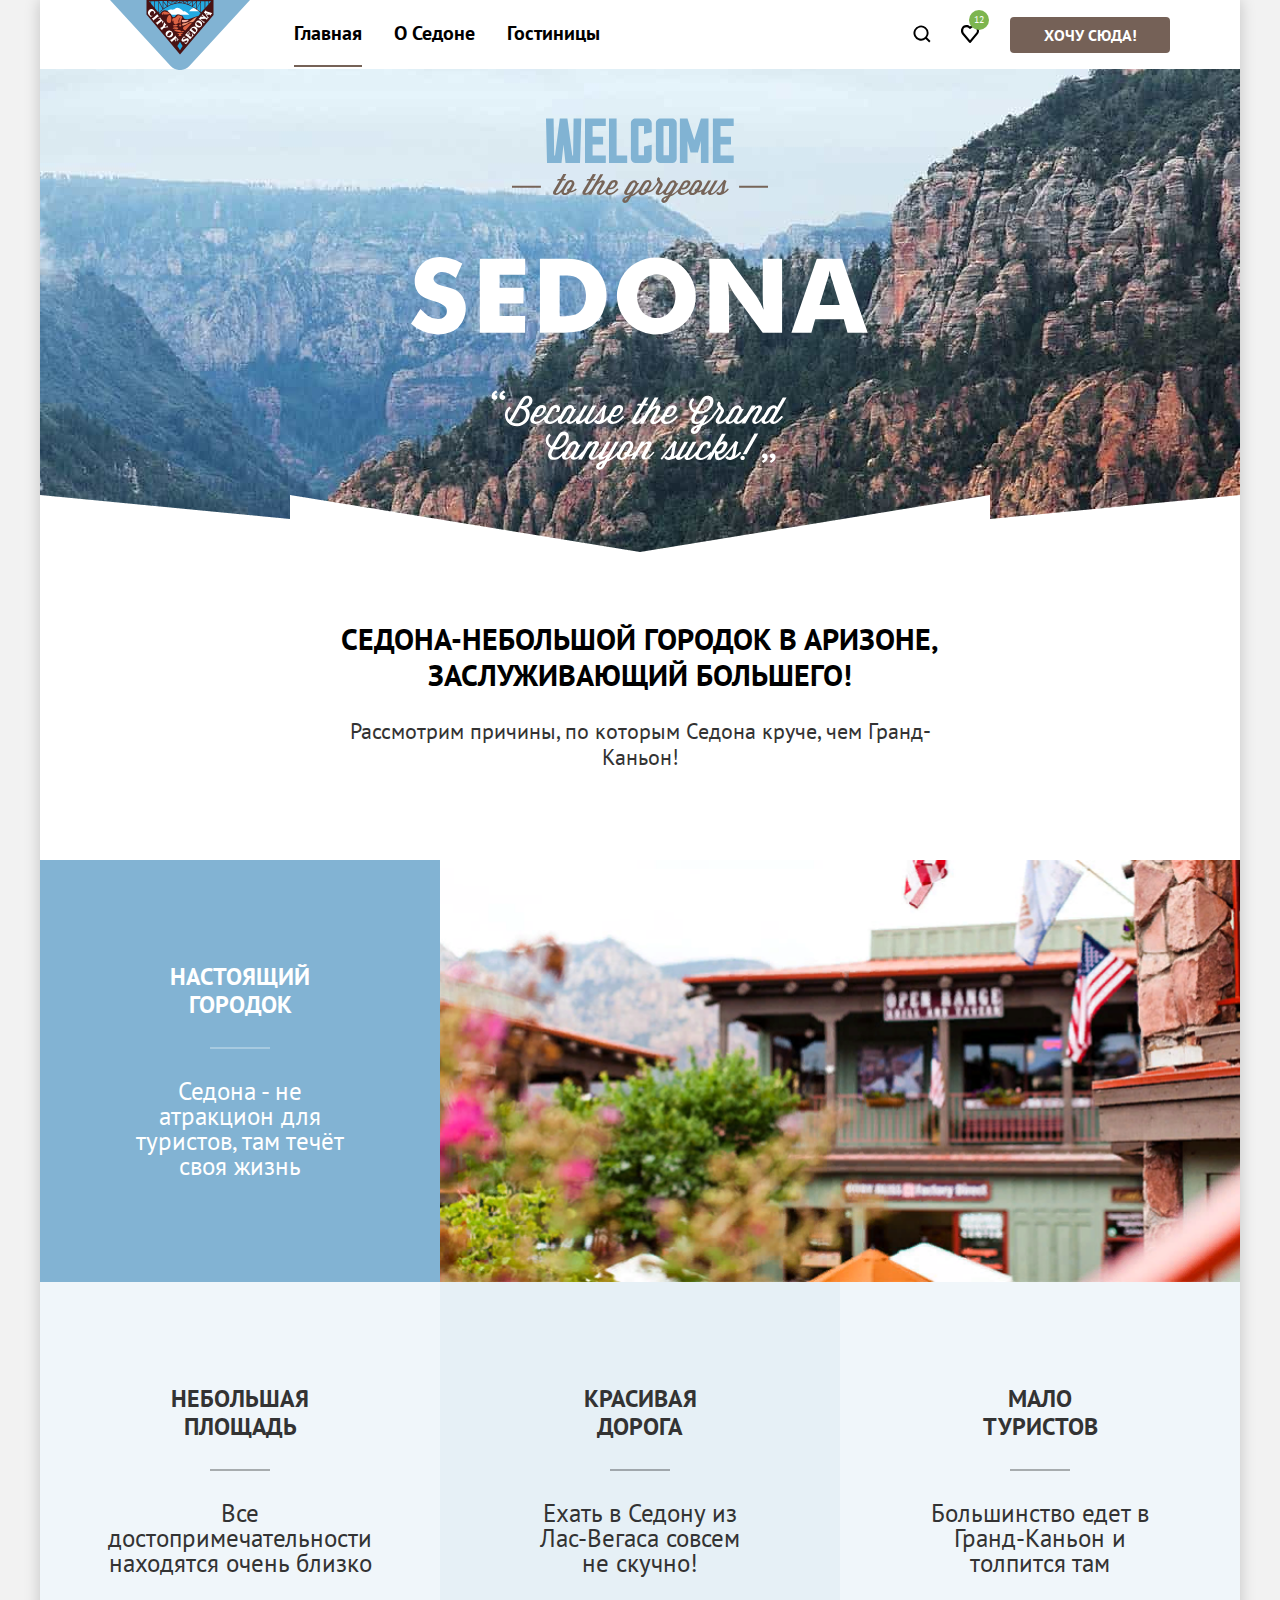
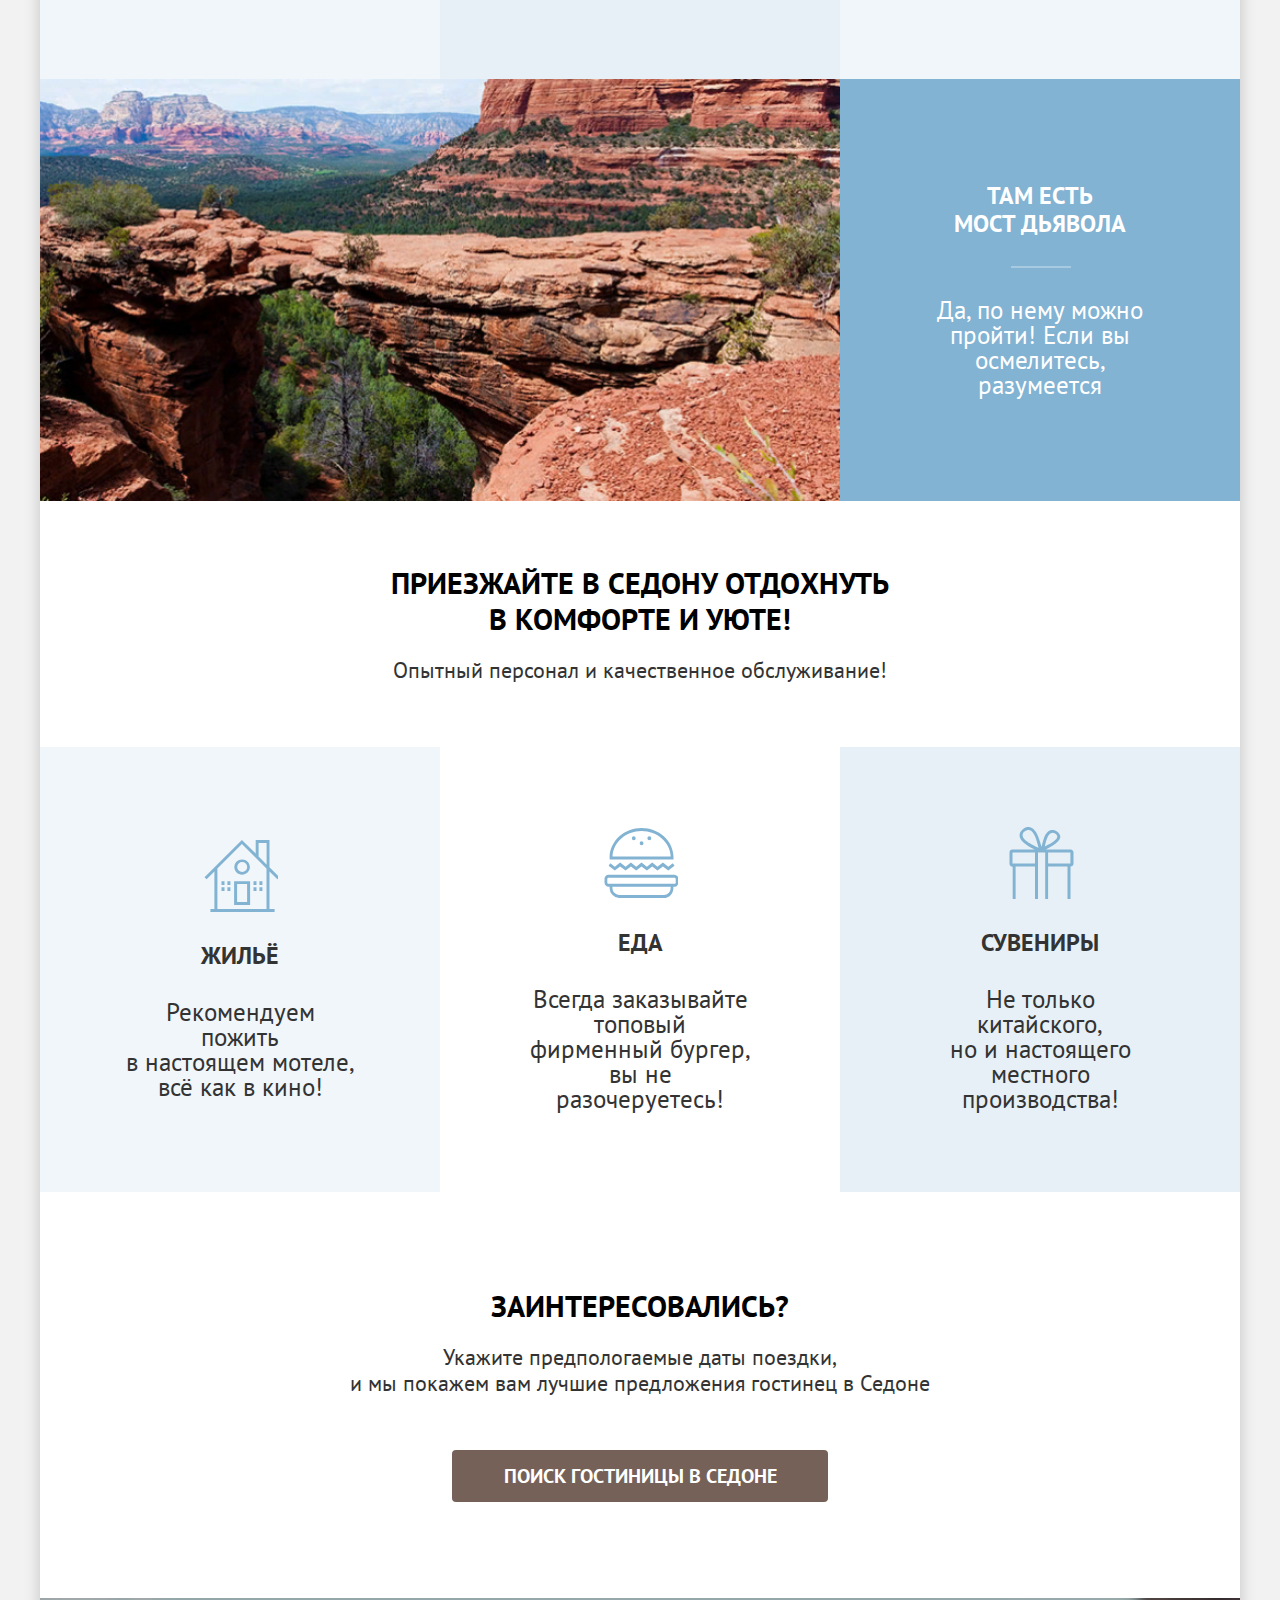
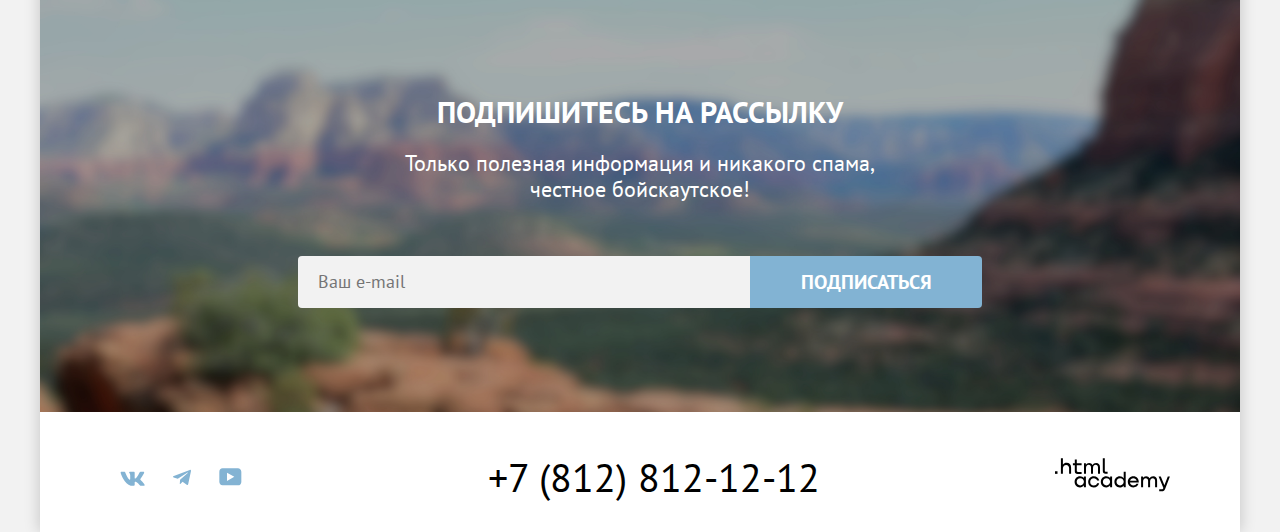
==== commit cbc044a1: "Завершаем верстку всех компонентов" ====
--- a/index.html
+++ b/index.html
@@ -112,7 +112,7 @@
         </section>
         <section class="search-hotel" data-test="search">
           <h2 class="title search-hotel-title">Заинтересовались?</h2>
-          <p class="text search-hotel-text">Укажите предпологаемые даты поездки, и мы покажем вам лучшие предложения
+          <p class="text search-hotel-text">Укажите предпологаемые даты поездки, <br> и мы покажем вам лучшие предложения
             гостинец в Седоне</p>
           <a class="button button-search" href="#">ПОИСК ГОСТИНИЦЫ В СЕДОНЕ</a>
         </section>
@@ -164,23 +164,40 @@
           <a href="https://htmlacademy.ru/">
             <svg aria-hidden="true" focusable="false" class="footer-logo" xmlns="http://www.w3.org/2000/svg" width="115"
               height="34" viewBox="0 0 115 34" fill="none">
-              <path d="M0 13.2564V15.8564H2.5V13.2564H0Z" />
-              <path
-                d="M11.6 4.85645C10 4.85645 8.8 5.55645 8 6.55645H7.9V0.356445H5.9V15.8564H7.9V10.5564C7.9 8.45645 9.2 6.95645 11.2 6.95645C13 6.95645 14.1 8.35645 14.1 10.1564V15.8564H16.1V9.75644C16.2 6.75644 14.3 4.85645 11.6 4.85645Z" />
-              <path
-                d="M47.8 13.0564C47.8 14.7564 48.8 15.7564 50.6 15.7564H52.6V13.7564H50.9C50.2 13.7564 49.8 13.3564 49.8 12.6564V0.356445H47.8V13.0564Z" />
-              <path
-                d="M28.9 20.0564C28 18.9564 26.7 18.2564 25 18.2564C21.9 18.2564 19.6 20.5564 19.6 23.8564C19.6 27.1564 21.9 29.4564 25 29.4564C26.8 29.4564 28 28.6564 28.8 27.5564H28.9V29.1564H30.9V18.5564H28.9V20.0564ZM25.3 27.4564C23.1 27.4564 21.7 25.8564 21.7 23.8564C21.7 21.8564 23.1 20.2564 25.3 20.2564C27.5 20.2564 28.9 21.8564 28.9 23.8564C28.9 25.7564 27.5 27.4564 25.3 27.4564Z" />
-              <path
-                d="M44.2 22.3564C43.7 19.9564 41.6 18.2564 38.8 18.2564C35.4 18.2564 33.2 20.7564 33.2 23.8564C33.2 26.9564 35.4 29.4564 38.8 29.4564C41.6 29.4564 43.7 27.6564 44.2 25.2564H42.1C41.7 26.5564 40.4 27.5564 38.8 27.5564C36.6 27.5564 35.2 25.9564 35.2 23.9564C35.2 21.9564 36.6 20.3564 38.8 20.3564C40.4 20.3564 41.6 21.3564 42.1 22.5564H44.2V22.3564Z" />
-              <path
-                d="M55.1 20.0564C54.2 18.9564 52.9 18.2564 51.2 18.2564C48.1 18.2564 45.8 20.5564 45.8 23.8564C45.8 27.1564 48.1 29.4564 51.2 29.4564C53 29.4564 54.2 28.6564 55 27.5564H55.1V29.1564H57.1V18.5564H55.1V20.0564ZM51.5 27.4564C49.3 27.4564 47.9 25.8564 47.9 23.8564C47.9 21.8564 49.3 20.2564 51.5 20.2564C53.7 20.2564 55.1 21.8564 55.1 23.8564C55.1 25.7564 53.6 27.4564 51.5 27.4564Z" />
-              <path
-                d="M78.3 18.2564C75 18.2564 72.8 20.7564 72.8 23.8564C72.8 26.8564 74.9 29.4564 78.3 29.4564C80.8 29.4564 82.8 28.1564 83.5 25.8564H81.4C80.9 26.8564 79.8 27.4564 78.4 27.4564C76.5 27.4564 75.1 26.1564 75 24.5564H83.8C84 20.9564 81.8 18.2564 78.3 18.2564ZM78.3 20.1564C80 20.1564 81.3 21.1564 81.6 22.7564H75.1C75.4 21.2564 76.6 20.1564 78.3 20.1564Z" />
-              <path
-                d="M98.2 18.2564C96.6 18.2564 95.3 19.0564 94.6 20.2564H94.5C93.9 19.0564 92.7 18.2564 91.1 18.2564C89.7 18.2564 88.6 18.9564 88 20.0564V18.5564H86.1V29.1564H88.1V23.7564C88.1 21.7564 89.1 20.3564 90.7 20.2564C92.2 20.2564 93.1 21.2564 93.1 22.8564V29.1564H95.1V23.5564C95.1 21.1564 96.5 20.2564 97.7 20.2564C99.2 20.2564 100.1 21.2564 100.1 22.8564V29.1564H102.1V22.6564C102.2 20.0564 100.7 18.2564 98.2 18.2564Z" />
-              <path
-                d="M109.4 27.3564L105.8 18.4564H103.6L108.4 30.0564C108.1 30.9564 107.7 31.2564 106.7 31.2564H104.2V33.2564H106.7C108.5 33.2564 109.5 32.4564 110.2 30.6564L114.9 18.4564H112.8L109.4 27.3564Z" />
+              <path d="M0 13.2564V15.8564H2.5V13.2564H0Z" fill="black" />
+              <path
+                d="M11.6 4.85645C10 4.85645 8.8 5.55645 8 6.55645H7.9V0.356445H5.9V15.8564H7.9V10.5564C7.9 8.45645 9.2 6.95645 11.2 6.95645C13 6.95645 14.1 8.35645 14.1 10.1564V15.8564H16.1V9.75644C16.2 6.75644 14.3 4.85645 11.6 4.85645Z"
+                fill="black" />
+              <path
+                d="M26.6 5.15645H21.8V1.45645H19.8V5.25645H17.9V7.25645H19.8V13.2564C19.8 14.9564 20.8 15.9564 22.5 15.9564H26.6V13.9564H22.9C22.2 13.9564 21.8 13.5564 21.8 12.8564V7.15645H26.6V5.15645Z"
+                fill="black" />
+              <path
+                d="M41.1 4.95645C39.5 4.95645 38.2 5.75644 37.6 7.05645H37.5C36.9 5.85645 35.7 4.95645 34.1 4.95645C32.7 4.95645 31.6 5.75645 31 6.75645H30.9V5.15645H29V15.7564H31V10.3564C31 8.35645 32 6.85645 33.6 6.85645C35.1 6.85645 36 7.85645 36 9.45645V15.7564H38V10.1564C38 7.75645 39.4 6.85645 40.6 6.85645C42.1 6.85645 43 7.85645 43 9.45645V15.7564H45V9.25644C45.1 6.75644 43.6 4.95645 41.1 4.95645Z"
+                fill="black" />
+              <path
+                d="M47.8 13.0564C47.8 14.7564 48.8 15.7564 50.6 15.7564H52.6V13.7564H50.9C50.2 13.7564 49.8 13.3564 49.8 12.6564V0.356445H47.8V13.0564Z"
+                fill="black" />
+              <path
+                d="M28.9 20.0564C28 18.9564 26.7 18.2564 25 18.2564C21.9 18.2564 19.6 20.5564 19.6 23.8564C19.6 27.1564 21.9 29.4564 25 29.4564C26.8 29.4564 28 28.6564 28.8 27.5564H28.9V29.1564H30.9V18.5564H28.9V20.0564ZM25.3 27.4564C23.1 27.4564 21.7 25.8564 21.7 23.8564C21.7 21.8564 23.1 20.2564 25.3 20.2564C27.5 20.2564 28.9 21.8564 28.9 23.8564C28.9 25.7564 27.5 27.4564 25.3 27.4564Z"
+                fill="black" />
+              <path
+                d="M44.2 22.3564C43.7 19.9564 41.6 18.2564 38.8 18.2564C35.4 18.2564 33.2 20.7564 33.2 23.8564C33.2 26.9564 35.4 29.4564 38.8 29.4564C41.6 29.4564 43.7 27.6564 44.2 25.2564H42.1C41.7 26.5564 40.4 27.5564 38.8 27.5564C36.6 27.5564 35.2 25.9564 35.2 23.9564C35.2 21.9564 36.6 20.3564 38.8 20.3564C40.4 20.3564 41.6 21.3564 42.1 22.5564H44.2V22.3564Z"
+                fill="black" />
+              <path
+                d="M55.1 20.0564C54.2 18.9564 52.9 18.2564 51.2 18.2564C48.1 18.2564 45.8 20.5564 45.8 23.8564C45.8 27.1564 48.1 29.4564 51.2 29.4564C53 29.4564 54.2 28.6564 55 27.5564H55.1V29.1564H57.1V18.5564H55.1V20.0564ZM51.5 27.4564C49.3 27.4564 47.9 25.8564 47.9 23.8564C47.9 21.8564 49.3 20.2564 51.5 20.2564C53.7 20.2564 55.1 21.8564 55.1 23.8564C55.1 25.7564 53.6 27.4564 51.5 27.4564Z"
+                fill="black" />
+              <path
+                d="M68.7 20.1564C67.8 19.0564 66.5 18.2564 64.8 18.2564C61.7 18.2564 59.4 20.5564 59.4 23.8564C59.4 27.1564 61.6 29.4564 64.8 29.4564C66.5 29.4564 67.8 28.6564 68.6 27.6564H68.7V29.1564H70.7V13.7564H68.7V20.1564ZM65.1 27.4564C62.9 27.4564 61.5 25.8564 61.5 23.8564C61.5 21.8564 62.9 20.2564 65.1 20.2564C67.3 20.2564 68.7 21.8564 68.7 23.8564C68.6 25.8564 67.2 27.4564 65.1 27.4564Z"
+                fill="black" />
+              <path
+                d="M78.3 18.2564C75 18.2564 72.8 20.7564 72.8 23.8564C72.8 26.8564 74.9 29.4564 78.3 29.4564C80.8 29.4564 82.8 28.1564 83.5 25.8564H81.4C80.9 26.8564 79.8 27.4564 78.4 27.4564C76.5 27.4564 75.1 26.1564 75 24.5564H83.8C84 20.9564 81.8 18.2564 78.3 18.2564ZM78.3 20.1564C80 20.1564 81.3 21.1564 81.6 22.7564H75.1C75.4 21.2564 76.6 20.1564 78.3 20.1564Z"
+                fill="black" />
+              <path
+                d="M98.2 18.2564C96.6 18.2564 95.3 19.0564 94.6 20.2564H94.5C93.9 19.0564 92.7 18.2564 91.1 18.2564C89.7 18.2564 88.6 18.9564 88 20.0564V18.5564H86.1V29.1564H88.1V23.7564C88.1 21.7564 89.1 20.3564 90.7 20.2564C92.2 20.2564 93.1 21.2564 93.1 22.8564V29.1564H95.1V23.5564C95.1 21.1564 96.5 20.2564 97.7 20.2564C99.2 20.2564 100.1 21.2564 100.1 22.8564V29.1564H102.1V22.6564C102.2 20.0564 100.7 18.2564 98.2 18.2564Z"
+                fill="black" />
+              <path
+                d="M109.4 27.3564L105.8 18.4564H103.6L108.4 30.0564C108.1 30.9564 107.7 31.2564 106.7 31.2564H104.2V33.2564H106.7C108.5 33.2564 109.5 32.4564 110.2 30.6564L114.9 18.4564H112.8L109.4 27.3564Z"
+                fill="black" />
             </svg>
           </a>
         </div>
@@ -197,12 +214,14 @@
         <form class="modal-search-form" action="https://echo.htmlacademy.ru/" method="post">
           <div class="field-group field-date">
             <label class="modal-search-label" for="arrival-date">Дата заезда:</label>
-            <input class="modal-search-field field" type="text" id="arrival-date" name="arrival-date" value="27 апреля 2020" placeholder="Укажите дату">
+            <input class="modal-search-field field" type="text" id="arrival-date" name="arrival-date"
+              value="27 апреля 2020" placeholder="Укажите дату">
             <p class="message error">Мы не можем отправить вас в прошлое.</p>
           </div>
           <div class="field-group field-date">
             <label class="modal-search-label" for="departure-date">Дата выезда:</label>
-            <input class="modal-search-field field" type="text" id="departure-date" name="departure-date" value="1 сентября 2023" placeholder="Укажите дату">
+            <input class="modal-search-field field" type="text" id="departure-date" name="departure-date"
+              value="1 сентября 2023" placeholder="Укажите дату">
             <p class="message allow">На эти даты есть свободные номера. Пока есть.</p>
           </div>
           <div class="search-option">
@@ -211,8 +230,9 @@
               <div class="option-button-container">
                 <button class="minus-button option-button" type="button">
                   <span class="visually-hidden">Уменьшить</span>
-                  <svg class="option-button-icon" xmlns="http://www.w3.org/2000/svg" width="14" height="2" fill="none" viewBox="0 0 14 2">
-                    <path d="M0 0v2h14V0H0Z"/>
+                  <svg class="option-button-icon" xmlns="http://www.w3.org/2000/svg" width="14" height="2" fill="none"
+                    viewBox="0 0 14 2">
+                    <path d="M0 0v2h14V0H0Z" />
                   </svg>
                 </button>
               </div>
@@ -220,8 +240,9 @@
               <div class="option-button-container">
                 <button class="plus-button option-button" type="button">
                   <span class="visually-hidden">Увеличить</span>
-                  <svg class="option-button-icon" xmlns="http://www.w3.org/2000/svg" width="14" height="14" fill="none" viewBox="0 0 14 14">
-                    <path d="M14 6H8V0H6v6H0v2h6v6h2V8h6V6Z"/>
+                  <svg class="option-button-icon" xmlns="http://www.w3.org/2000/svg" width="14" height="14" fill="none"
+                    viewBox="0 0 14 14">
+                    <path d="M14 6H8V0H6v6H0v2h6v6h2V8h6V6Z" />
                   </svg>
                 </button>
               </div>
@@ -231,27 +252,33 @@
                 <label class="modal-search-label" for="children">Дети:</label>
                 <span class="tooltip">
                   <button class="tooltip-toggle" type="button" aria-labelledby="tooltip-label-date">
-                    <svg class="tooltip-icon" xmlns="http://www.w3.org/2000/svg" width="26" height="26" fill="none" viewBox="0 0 26 26"><circle cx="13" cy="13" r="13" fill="#83B3D3"/>
-                      <path fill="#fff" fill-rule="evenodd" d="M12 7h2v2h-2V7Zm2 12h-2v-9h2v9Z" clip-rule="evenodd"/>
+                    <svg class="tooltip-icon" xmlns="http://www.w3.org/2000/svg" width="26" height="26" fill="none"
+                      viewBox="0 0 26 26">
+                      <circle cx="13" cy="13" r="13" fill="#83B3D3" />
+                      <path fill="#fff" fill-rule="evenodd" d="M12 7h2v2h-2V7Zm2 12h-2v-9h2v9Z" clip-rule="evenodd" />
                     </svg>
                   </button>
-                  <span class="tooltip-text" role="tooltip" id="tooltip-label-date">Укажите количество детей, которые будут с вами, возраст которых от 6 до 18 лет. Дети до 6 лет размещаются бесплатно.</span>
+                  <span class="tooltip-text" role="tooltip" id="tooltip-label-date">Укажите количество детей, которые
+                    будут с вами, возраст которых от 6 до 18 лет. Дети до 6 лет размещаются бесплатно.</span>
                 </span>
               </span>
               <div class="option-button-container">
                 <button class="minus-button option-button" type="button">
                   <span class="visually-hidden">Уменьшить</span>
-                  <svg class="option-button-icon" xmlns="http://www.w3.org/2000/svg" width="14" height="2" fill="none" viewBox="0 0 14 2">
-                    <path d="M0 0v2h14V0H0Z"/>
-                  </svg>
-                </button>
-              </div>
-              <input class="modal-search-field field" type="number" id="children" name="children" value="2" placeholder="0">
+                  <svg class="option-button-icon" xmlns="http://www.w3.org/2000/svg" width="14" height="2" fill="none"
+                    viewBox="0 0 14 2">
+                    <path d="M0 0v2h14V0H0Z" />
+                  </svg>
+                </button>
+              </div>
+              <input class="modal-search-field field" type="number" id="children" name="children" value="2"
+                placeholder="0">
               <div class="option-button-container">
                 <button class="plus-button option-button" type="button">
                   <span class="visually-hidden">Увеличить</span>
-                  <svg class="option-button-icon" xmlns="http://www.w3.org/2000/svg" width="14" height="14" fill="none" viewBox="0 0 14 14">
-                    <path d="M14 6H8V0H6v6H0v2h6v6h2V8h6V6Z"/>
+                  <svg class="option-button-icon" xmlns="http://www.w3.org/2000/svg" width="14" height="14" fill="none"
+                    viewBox="0 0 14 14">
+                    <path d="M14 6H8V0H6v6H0v2h6v6h2V8h6V6Z" />
                   </svg>
                 </button>
               </div>
@@ -261,6 +288,7 @@
         </form>
       </div>
     </div>
+    <script src="js/scripts.js"></script>
   </body>
 
 </html>
--- a/styles/styles.css
+++ b/styles/styles.css
@@ -31,8 +31,8 @@
   height: 100%;
   font-family: "PT Sans", sans-serif;
   color: #333333;
-  font-size: 21px;
-  line-height: 21px;
+  font-size: 25px;
+  line-height: 25px;
   background-color: #f2f2f2;
 }
 
@@ -504,10 +504,6 @@
   left: 0;
 }
 
-.pagination-item {
-  border-radius: 4px;
-
-}
 
 .pagination-link {
   display: flex;
@@ -523,6 +519,7 @@
   line-height: 36px;
   text-transform: uppercase;
   text-decoration: none;
+  border-radius: 4px;
 }
 
 .pagination-link:not(.pagination-link-current):hover,
@@ -606,6 +603,9 @@
   border-radius: 4px;
   padding: 14px 14px;
   border: 2px solid #E5E5E5;
+}
+.sort-link-dark {
+  border: 2px solid #000000;
 }
 
 .sort-link:hover {
@@ -668,7 +668,6 @@
   font-size: 18px;
   line-height: 21px;
   background: url("../images/plush.svg") no-repeat 93% 57%;
-  background-size: 12px 7px;
 }
 
 .sorting:hover {
@@ -872,7 +871,6 @@
 }
 
 .filter-catalog-list {
-
   margin: 0;
   padding: 0;
 }
@@ -890,7 +888,19 @@
   margin-bottom: 16px;
 }
 
-
+.text-input-left {
+  border-radius: 4px 0 0 4px;
+  width: 143px;
+  display: inline-block;
+  padding: 12px 20px;
+  border: none;
+  color: #000000;
+  font-family: "PT Sans", sans-serif;
+  font-size: 18px;
+  font-weight: 700;
+  line-height: 24px;
+  transition: background-color 0.3s;
+}
 
 .text-input {
   width: 143px;
@@ -1007,7 +1017,7 @@
   background: #3F5E72;
 }
 
-.filter-input-container:checked ~ .checkmark::after {
+.filter-input-container input:checked ~ .checkmark::after {
   display: block;
 }
 
@@ -1049,7 +1059,7 @@
   transform: rotate(306deg);
 }
 
-.filter-checkbox-container:checked ~ .checkboxmark::after {
+.filter-checkbox-container input:checked ~ .checkboxmark::after {
   display: block;
 }
 
@@ -1097,11 +1107,9 @@
   position: fixed;
   top: 0;
   left: 0;
-
   display: flex;
   width: 100%;
   height: 100%;
-
   background-color: rgba(242, 242, 242, 0.8);
 }
 
@@ -1110,7 +1118,6 @@
   position: relative;
   margin: auto;
   padding: 64px 70px;
-
   border-radius: 30px;
   background: #ffffff;
   box-shadow: 0 25px 50px 0 rgba(0, 0, 0, 0.15);
@@ -1125,10 +1132,8 @@
   padding: 0;
   top: 64px;
   right: 52px;
-
   width: 52px;
   height: 52px;
-
   background-color: #f2f2f2;
   background-image: url("../images/close.svg");
   background-repeat: no-repeat;
@@ -1161,11 +1166,23 @@
   margin-bottom: 23px;
 }
 
+.field {
+  padding: 12px 20px;
+  font-family: inherit;
+  font-size: 18px;
+  line-height: 24px;
+  font-weight: 700;
+  color: #000000;
+  border: none;
+  border-radius: 4px 0 0 4px;
+  background-color: #f2f2f2;
+}
+
 .field-date .field {
   box-sizing: border-box;
   width: 440px;
   margin-bottom: 4px;
-
+  background-color: #f2f2f2;
   border-radius: 4px;
 }
 
@@ -1179,14 +1196,11 @@
 
 .modal-search-form .field-date::before {
   content: "";
-
   position: absolute;
   top: 16px;
   right: 20px;
-
   width: 16px;
   height: 15px;
-
   background-image: url("../images/calendar.svg");
   background-repeat: no-repeat;
   background-size: 16px 15px;
@@ -1206,7 +1220,6 @@
   margin: 0;
   margin-left: 137px;
   padding: 0 20px;
-
   font-size: 16px;
 }
 
@@ -1228,7 +1241,6 @@
   width: 31px;
   padding-left: 9px;
   padding-right: 9px;
-
   border-radius: 0;
   appearance: none;
 }
@@ -1243,14 +1255,11 @@
   display: flex;
   justify-content: center;
   align-items: center;
-
   width: 20px;
   min-height: 20px;
   padding: 0;
-
   border: none;
   background-color: transparent;
-
   cursor: pointer;
 }
 
@@ -1258,10 +1267,8 @@
   display: flex;
   justify-content: center;
   align-items: center;
-
   width: 40px;
   min-height: 48px;
-
   border: none;
   background-color: #f2f2f2;
   border-radius: 4px 0 0 4px;
@@ -1296,7 +1303,6 @@
   height: 26px;
   padding: 0;
   margin: 0;
-
   border: none;
   background-color: transparent;
   cursor: pointer;
@@ -1308,7 +1314,6 @@
 
 .tooltip {
   position: absolute;
-
   width: 26px;
   height: 26px;
 }
@@ -1317,21 +1322,17 @@
   position: absolute;
   top: 100%;
   margin-top: 15px;
-
   box-sizing: border-box;
   padding: 15px 18px 18px 22px;
   display: none;
   width: 256px;
-
   font-size: 16px;
   line-height: 20px;
   font-weight: 400;
   text-transform: none;
   color: #ffffff;
-
   border-radius: 10px;
   background-color: #333333;
-
   left: 50%;
   transform: translateX(-50%);
   z-index: 1;
@@ -1361,9 +1362,7 @@
   margin-top: 25px;
   padding-top: 18px;
   padding-bottom: 18px;
-
   font-size: 20px;
   line-height: 24px;
-
   border-radius: 10px;
 }
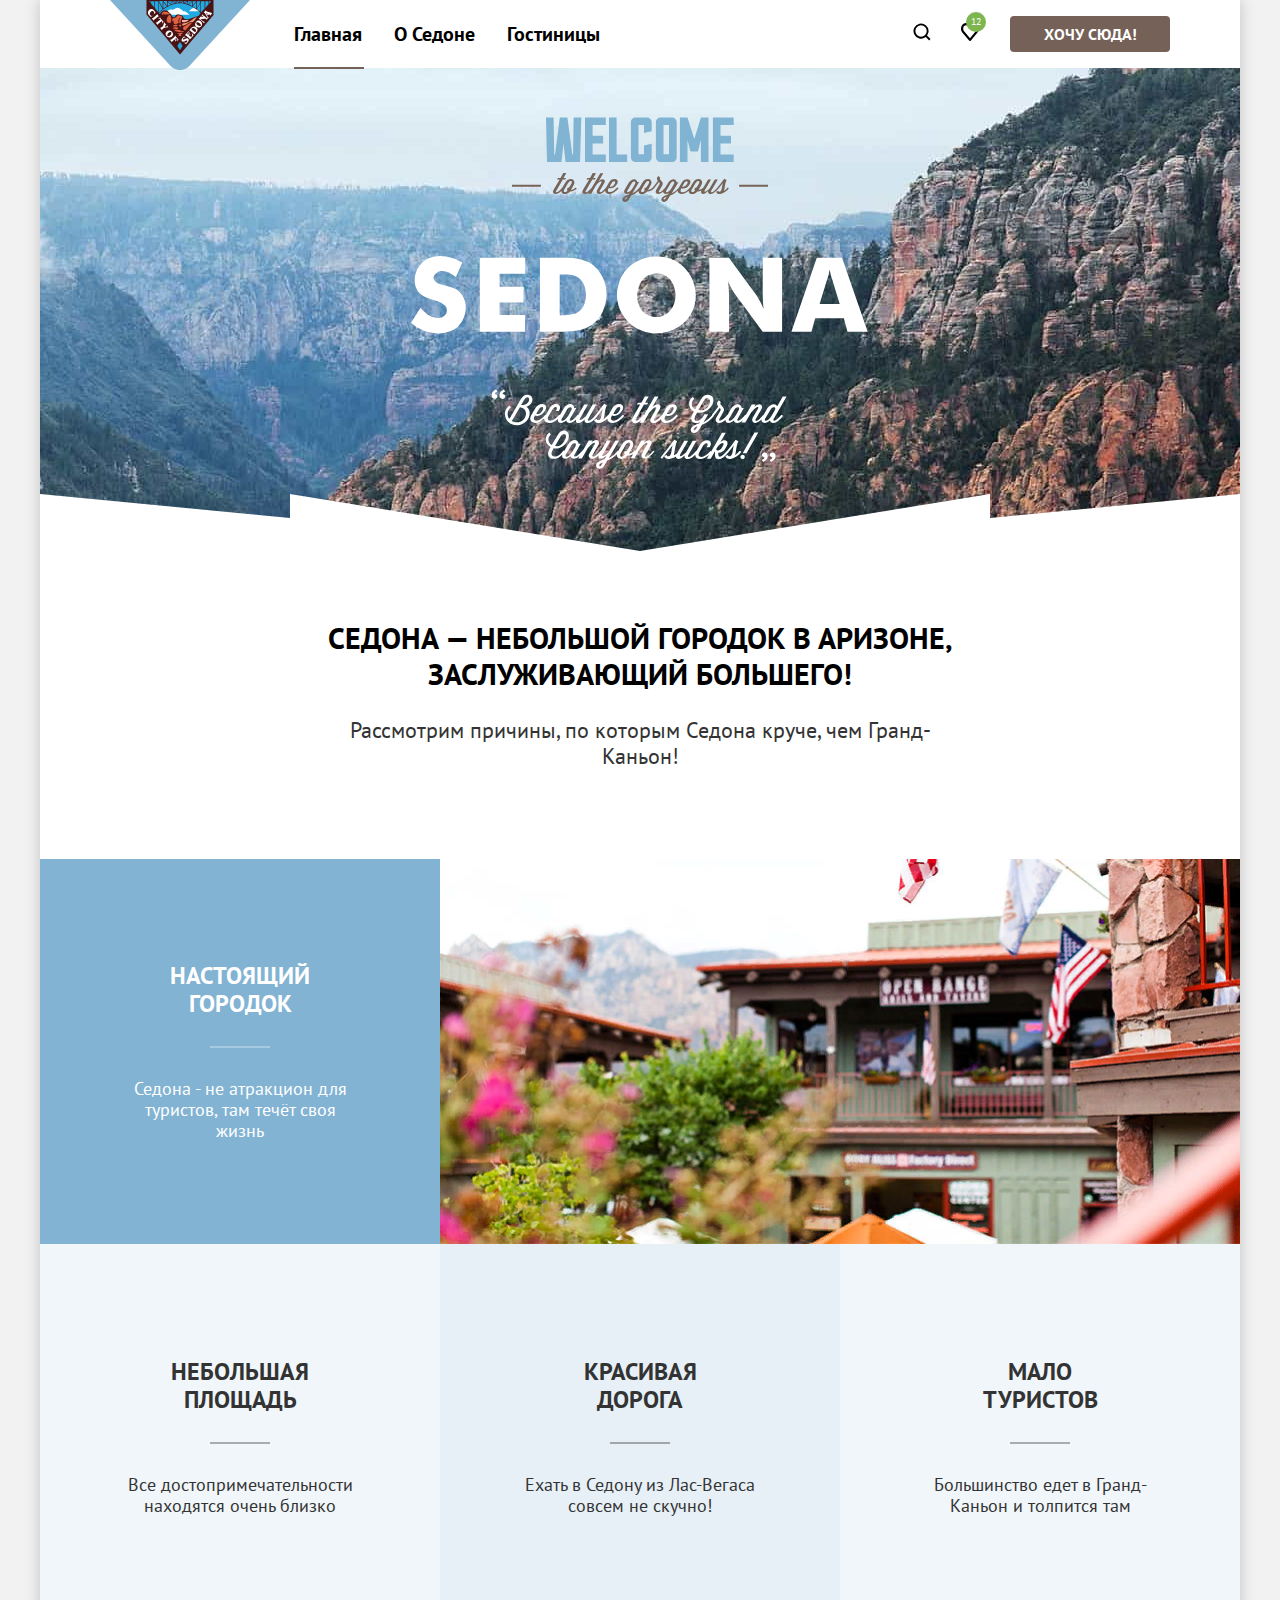
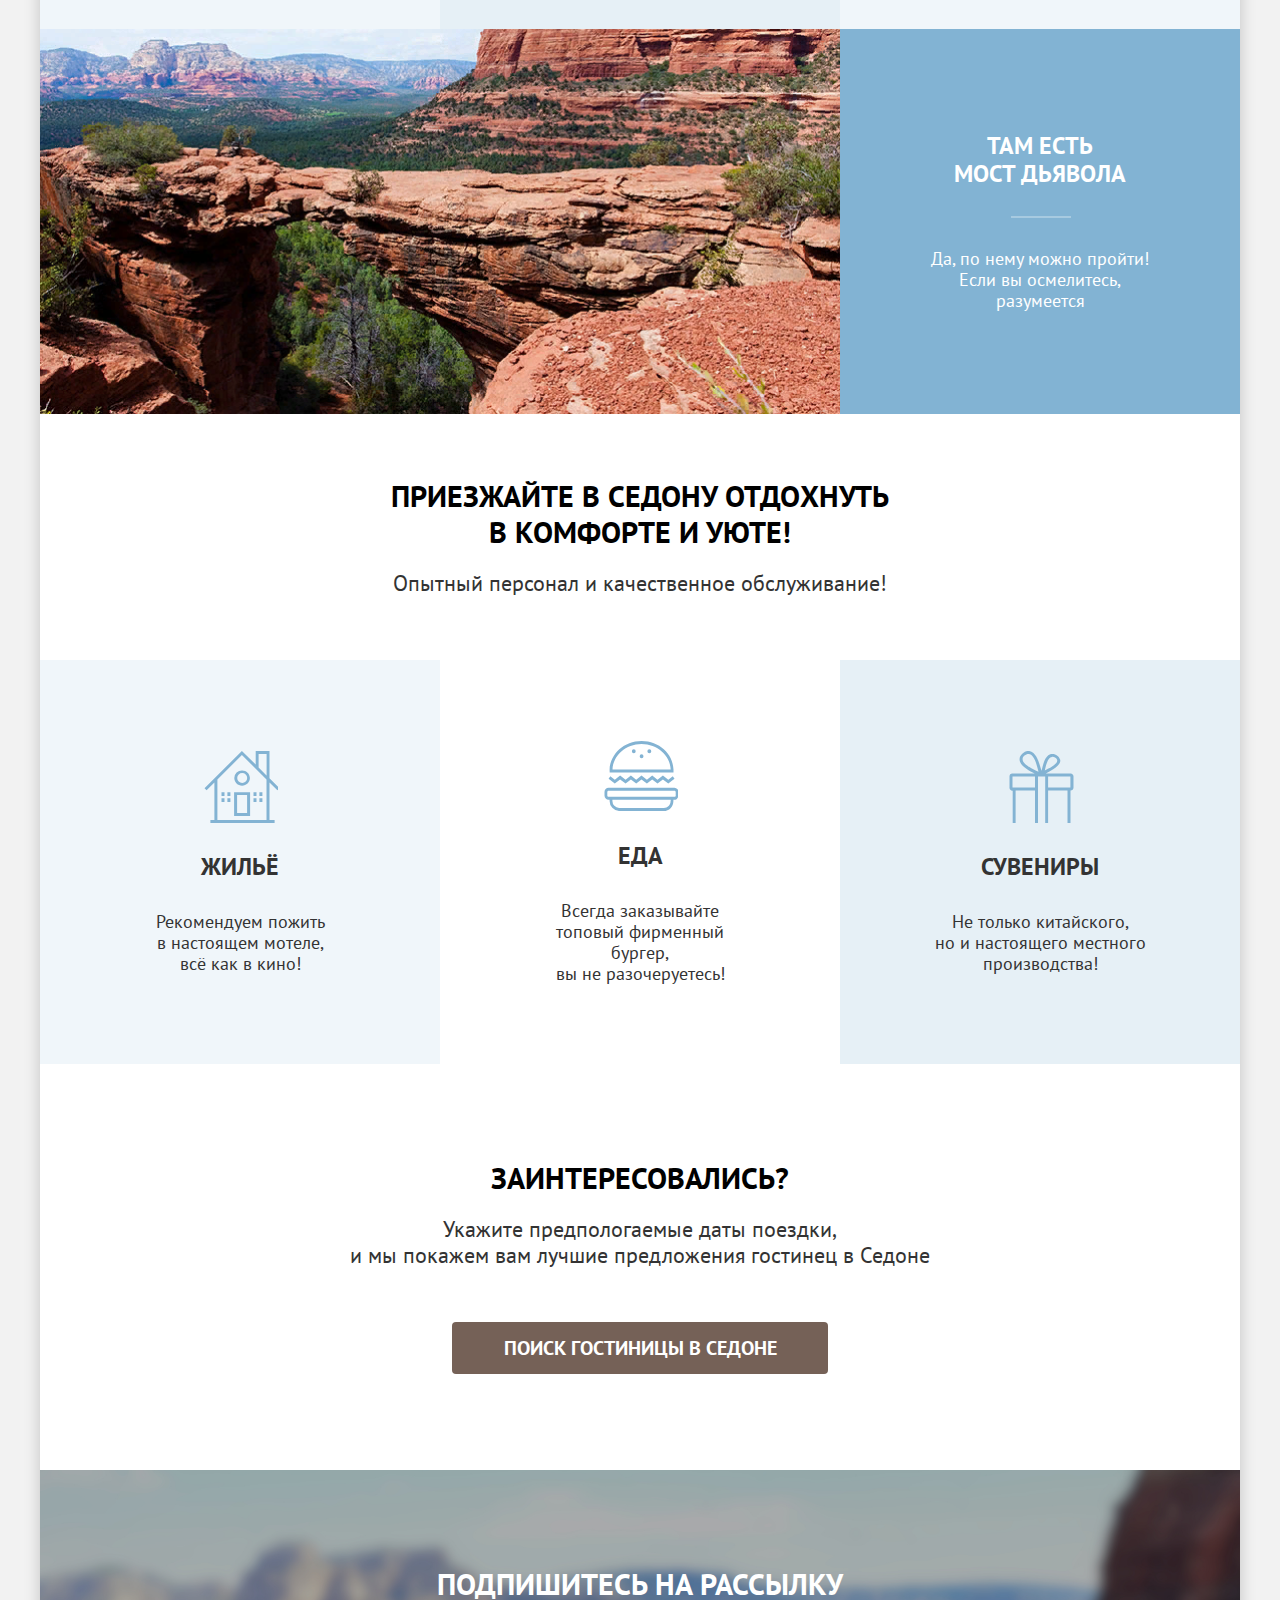
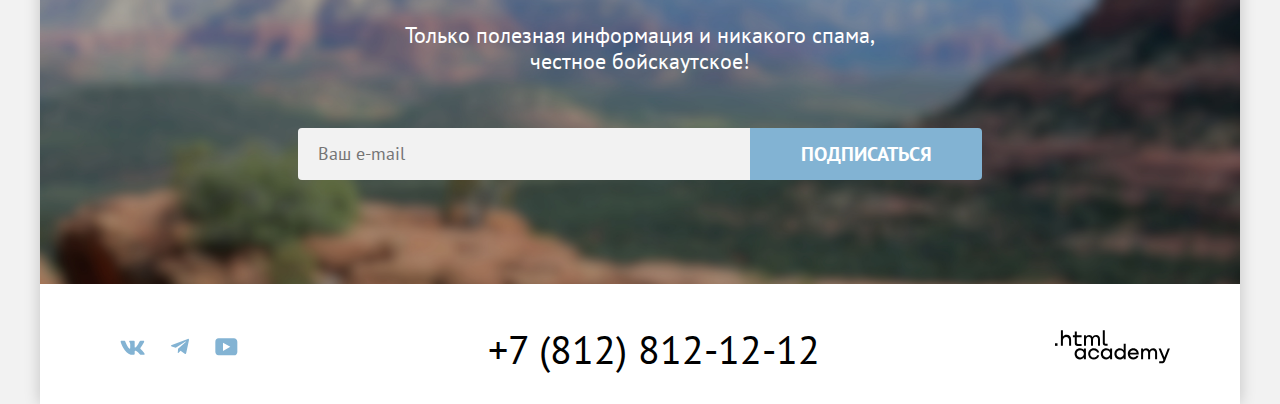
==== commit e4f0dcb1: "Merge pull request #8 from Konstantin-1603/master" ====
--- a/index.html
+++ b/index.html
@@ -4,6 +4,8 @@
   <head>
     <meta charset="utf-8">
     <meta name="viewport" content="width=device-width, initial-scale=1.0">
+    <link rel="icon" href="staricon.ico">
+    <link rel="icon" type=" image/png" href="images/staricon.png">
     <title>HTML Academy: Седона</title>
     <link rel="stylesheet" href="styles/styles.css">
   </head>
@@ -12,7 +14,7 @@
     <div class="page-container">
       <header data-test="header" class="header">
         <nav class="header-navigation">
-          <a class="header-logo" href="">
+          <a class="header-logo" href="#">
             <img class="header-image" src="images/logo.svg" width="140" height="70" alt="Логотип города Седона">
           </a>
           <ul class="navigation-list">
@@ -39,7 +41,7 @@
               </a>
             </li>
             <li class="user-item">
-              <a class="button navigation-button" href="">ХОЧУ СЮДА!</a>
+              <a class="button navigation-button" href="#">ХОЧУ СЮДА!</a>
             </li>
           </ul>
         </nav>
@@ -53,7 +55,7 @@
         </section>
         <section class="advantage" data-test="advantages">
           <div class="advantage-container">
-            <h2 class="title advantage-title">Седона-небольшой городок в Аризоне,
+            <h2 class="title advantage-title">Седона — небольшой городок в Аризоне,
               заслуживающий большего!</h2>
             <p class="text">Рассмотрим причины, по которым Седона круче, чем Гранд-Каньон!</p>
           </div>
--- a/styles/styles.css
+++ b/styles/styles.css
@@ -31,8 +31,8 @@
   height: 100%;
   font-family: "PT Sans", sans-serif;
   color: #333333;
-  font-size: 25px;
-  line-height: 25px;
+  font-size: 18px;
+  line-height: 21px;
   background-color: #f2f2f2;
 }
 
@@ -74,6 +74,7 @@
 .hero {
   padding-top: 49px;
   padding-bottom: 78px;
+  background-color: #795548;
   background-image: url("../images/divider.png"), url("../images/index-background.jpg");
   background-repeat: no-repeat;
   background-size: contain, cover;
@@ -118,8 +119,16 @@
   flex-wrap: wrap;
   margin: 0;
   padding: 0;
-  margin-right: 281px;
-  width: 339px;
+  margin-right: auto;
+  width: 500px;
+}
+
+.navigation-item,
+.user-item,
+.social-item,
+.filter-catalog-item,
+.sort-item {
+  list-style-type: none;
 }
 
 .user-list {
@@ -159,7 +168,7 @@
   width: 452px;
   padding: 12px 20px;
   border-radius: 4px 0 0 4px;
-  background-color: #F2F2F2;
+  background-color: #f2f2f2;
   color: #000000;
   font-size: 18px;
   line-height: 24px;
@@ -167,17 +176,17 @@
 }
 
 .subscribe-email:hover {
-  background-color: #E6E6E6;
+  background-color: #e6e6e6;
 }
 
 .subscribe-email:focus {
-  outline: 3px solid #83B3D3;
-  background-color: #E6E6E6;
+  outline: 3px solid #83b3d3;
+  background-color: #e6e6e6;
 }
 
 .inner-background {
   background-color: #000000;
-  color: white;
+  color: #ffffff;
   background: url("../images/Subscribecatalog.jpg") no-repeat;
 }
 
@@ -187,7 +196,7 @@
 
 .navigation-link {
   display: inline-block;
-  padding: 20px 16px;
+  padding: 21px 16px;
   font-size: 20px;
   line-height: 26px;
   font-weight: 700;
@@ -196,16 +205,16 @@
 }
 
 .navigation-link:focus, .user-link:focus {
-  outline: 2px solid #68A2CA;
+  outline: 2px solid #68a2ca;
 }
 
 .navigation-link:hover {
-  background-color: gray;
-  color: white;
+  background-color: #808080;
+  color: #ffffff;
 }
 
 .button {
-  color: white;
+  color: #ffffff;
   display: inline-block;
   font-family: inherit;
   padding: 8px 10px;
@@ -226,7 +235,7 @@
 
 .button:focus,
 .button-apply:focus {
-  outline: 3px solid #83B3D3;
+  outline: 3px solid #83b3d3;
   background-color: #615048;
 }
 
@@ -237,7 +246,7 @@
 .button.inactive,
 .button-subscribe.inactive,
 .button-card.inactive {
-  background-color: #E5E5E5;
+  background-color: #e5e5e5;
 }
 
 .hero-description {
@@ -267,7 +276,6 @@
   align-items: center;
   text-align: center;
   padding: 103px 85px;
-
 }
 
 .advantage-item:nth-child(3) {
@@ -311,7 +319,6 @@
 
 .advantage-item-container .subtitle::after {
   background-color: rgba(255, 255, 255, 0.302);
-  ;
 }
 
 .advantage-subtitle {
@@ -354,7 +361,7 @@
 
 .subscribe-title,
 .subscribe-text {
-  color: white;
+  color: #ffffff;
 }
 
 .button-apply,
@@ -370,7 +377,7 @@
 .breadcrumbs {
   padding: 0;
   margin: 0;
-  margin-bottom: 40px;
+  margin-bottom: 39px;
 }
 
 .breadcrumbs-item {
@@ -379,7 +386,7 @@
 }
 
 .breadcrumbs-item:not(:last-child) {
-  margin-right: 28px;
+  margin-right: 24px;
 }
 
 .button-reset {
@@ -394,7 +401,7 @@
   color: #ffffff;
   width: 190px;
   text-align: center;
-  font-family: "PT Sans";
+  font-family: inherit;
   font-size: 16px;
   font-weight: 700;
   line-height: 20px;
@@ -408,12 +415,12 @@
 }
 
 .button-push {
-  background-color: #7DB54F;
+  background-color: #7db54f;
 }
 
 .button-push:hover,
 .button-push:focus {
-  background-color: #6C9E42;
+  background-color: #6c9e42;
 }
 
 .button-push:active {
@@ -421,7 +428,7 @@
 }
 
 .button-subscribe {
-  background-color: #82B3D3;
+  background-color: #82b3d3;
   font-size: 20px;
   font-weight: 700;
   line-height: 36px;
@@ -450,7 +457,6 @@
   font-size: 60px;
   font-weight: 700;
   line-height: 78px;
-
 }
 
 .hotel-card-link {
@@ -478,7 +484,7 @@
 
 .hotel-card-rate {
   border-radius: 4px;
-  background-color: #F2F2F2;
+  background-color: #f2f2f2;
   padding: 9px 20px;
   font-size: 16px;
   line-height: 20px;
@@ -488,10 +494,11 @@
 .pagination-list {
   display: flex;
   position: relative;
+  flex-wrap: wrap;
   margin: 0;
   padding: 0;
   width: 400px;
-  justify-content: space-between;
+  gap: 8px;
 }
 
 .pagination-list::before {
@@ -499,7 +506,7 @@
   content: "";
   height: 1px;
   width: 1060px;
-  background-color: #E6E6E6;
+  background-color: #e6e6e6;
   top: -40px;
   left: 0;
 }
@@ -509,7 +516,7 @@
   display: flex;
   justify-content: center;
   align-items: center;
-  background-color: #82B3D3;
+  background-color: #82b3d3;
   color: #ffffff;
   padding: 0 10px;
   min-width: 60px;
@@ -524,11 +531,11 @@
 
 .pagination-link:not(.pagination-link-current):hover,
 .pagination-link:not(.pagination-link-current):focus {
-  background-color: #68A2CA;
+  background-color: #68a2ca;
 }
 
 .pagination-link:not(.pagination-link-current):active {
-  background-color: #68A2CA;
+  background-color: #68a2ca;
   color: rgba(255, 255, 255, 0.302);
 }
 
@@ -564,15 +571,15 @@
   position: absolute;
   height: 2px;
   left: 16px;
-  right: 16px;
+  right: 14px;
   bottom: -1px;
   background-color: #756257;
 }
 
 .navigation-number {
   position: absolute;
-  top: 10px;
-  right: 5px;
+  top: 11px;
+  right: 8px;
   border-radius: 10px;
   background: #7db54f;
   color: #ffffff;
@@ -580,7 +587,8 @@
   line-height: 10px;
   width: 20px;
   height: 20px;
-  padding: 5px;
+  padding: 5px 0;
+  text-align: center;
 }
 
 .user-link-laike {
@@ -593,7 +601,6 @@
   justify-content: space-between;
   margin: 0;
   padding: 0;
-
 }
 
 .sort-link {
@@ -601,28 +608,28 @@
   width: 48px;
   height: 48px;
   border-radius: 4px;
-  padding: 14px 14px;
-  border: 2px solid #E5E5E5;
+  padding: 16px 14px;
+  border: 2px solid #e5e5e5;
 }
 .sort-link-dark {
-  border: 2px solid #000000;
+  border: 2px solid#000000;
 }
 
 .sort-link:hover {
-  border: 2px solid #000000;
+  border: 2px solid#000000;
 }
 
 .sort-link:focus {
-  border: 2px solid #68A2CA;
+  border: 2px solid#68a2ca;
   outline: none;
 }
 
 .sort-link:active {
-  border: 2px solid #000000;
+  border: 2px solid#000000;
 }
 
 .catalog-container {
-  padding: 50px 70px 60px 70px;
+  padding: 49px 70px 60px 70px;
 }
 
 .hotel-subtitle {
@@ -659,23 +666,24 @@
   position: relative;
   width: 292px;
   height: 49px;
-  padding: 12px 20px;
+  padding: 11px 18px;
   border-radius: 4px;
   appearance: none;
-  border: 2px solid #E5E5E5;
+  border: 2px solid #e5e5e5;
   margin-right: 70px;
   color: #333333;
   font-size: 18px;
   line-height: 21px;
-  background: url("../images/plush.svg") no-repeat 93% 57%;
+  background: url("../images/plush.svg") no-repeat 94% 49%;
+  background-size: 16px 9px;
 }
 
 .sorting:hover {
-  border: 2px solid #68A2CA;
+  border: 2px solid #68a2ca;
 }
 
 .sorting:focus {
-  outline: 2px solid #68A2CA;
+  outline: 2px solid #68a2ca;
 }
 
 
@@ -685,9 +693,9 @@
   gap: 16px 20px;
   grid-template-columns: repeat(2, 140px);
   grid-template-rows: 212px 1fr;
-  padding: 20px;
+  padding: 19px;
   border-radius: 4px;
-  border: 1px solid #E6E6E6;
+  border: 1px solid #e6e6e6;
 }
 
 .social-list {
@@ -696,7 +704,7 @@
   padding: 0;
   flex-wrap: wrap;
   width: 142px;
-  justify-content: space-between;
+  gap: 6px;
 }
 
 .navigation-button {
@@ -877,11 +885,15 @@
 
 .filter-catalog:nth-of-type(3) .filter-catalog-list {
   display: flex;
-  margin: 0 0 36px 0;
+  margin-bottom: 43px;
 }
 
 .filter-catalog-title {
+  padding: 0;
   margin-bottom: 32px;
+  font-size: 20px;
+  font-weight: 700;
+  line-height: 24px;
 }
 
 .filter-catalog-list .filter-catalog-item:not(:last-child) {
@@ -917,11 +929,11 @@
 }
 
 .text-input:hover {
-  background-color: #E6E6E6;
+  background-color: #e6e6e6;
 }
 
 .text-input:focus {
-  outline: 3px solid #83B3D3;
+  outline: 3px solid #83b3d3;
 }
 
 .text-input {
@@ -946,12 +958,12 @@
 }
 
 .footer-image {
-  fill: #83B3D3;
+  fill: #83b3d3;
 }
 
 .footer-image:hover,
 .footer-image:focus {
-  fill: #68A2CA;
+  fill: #68a2ca;
 }
 
 .footer-image:active {
@@ -1002,7 +1014,7 @@
   width: 20px;
   height: 20px;
   border-radius: 50%;
-  background-color: #FFFFFF;
+  background-color: #ffffff;
 }
 
 .checkmark::after {
@@ -1014,7 +1026,7 @@
   width: 10px;
   height: 10px;
   border-radius: 50%;
-  background: #3F5E72;
+  background: #3f5e72;
 }
 
 .filter-input-container input:checked ~ .checkmark::after {
@@ -1023,7 +1035,7 @@
 
 .filter-input-container:focus ~ .checkmark,
 .filter-checkbox-container:focus ~ .checkboxmark {
-  outline: 3px solid #83B3D3;
+  outline: 3px solid #83b3d3;
 }
 
 .filter-input-container:hover,
@@ -1043,7 +1055,7 @@
   width: 20px;
   height: 20px;
   border-radius: 5px;
-  background-color: #FFFFFF;
+  background-color: #ffffff;
 }
 
 .checkboxmark::after {
@@ -1054,7 +1066,7 @@
   height: 8px;
   left: 4px;
   top: 4px;
-  border: solid #3F5E72;
+  border: solid #3f5e72;
   border-width: 0 0 2px 2px;
   transform: rotate(306deg);
 }
@@ -1068,7 +1080,7 @@
   position: relative;
   width: 226px;
   height: 4px;
-  background-color: #FFFFFF;
+  background-color: #ffffff;
 }
 
 .slider-handle {
@@ -1076,7 +1088,7 @@
   height: 20px;
   width: 20px;
   border-radius: 5px;
-  background-color: #FFFFFF;
+  background-color: #ffffff;
   cursor: pointer;
 }
 
@@ -1097,7 +1109,7 @@
   width: 61px;
   height: 4px;
   opacity: 0.3;
-  background-color: #FFFFFF;
+  background-color: #ffffff;
   cursor: auto;
   top: 8px;
   left: 20px;
@@ -1155,6 +1167,7 @@
 .modal-title {
   margin: 0;
   margin-bottom: 64px;
+  text-align: left;
 }
 
 .modal-search-form .field-group {
@@ -1205,7 +1218,6 @@
   background-repeat: no-repeat;
   background-size: 16px 15px;
   background-position: center center;
-  opacity: 0.3;
 }
 
 .modal-search-label {
@@ -1365,4 +1377,5 @@
   font-size: 20px;
   line-height: 24px;
   border-radius: 10px;
-}
+  background-color: #68A2CA;
+}
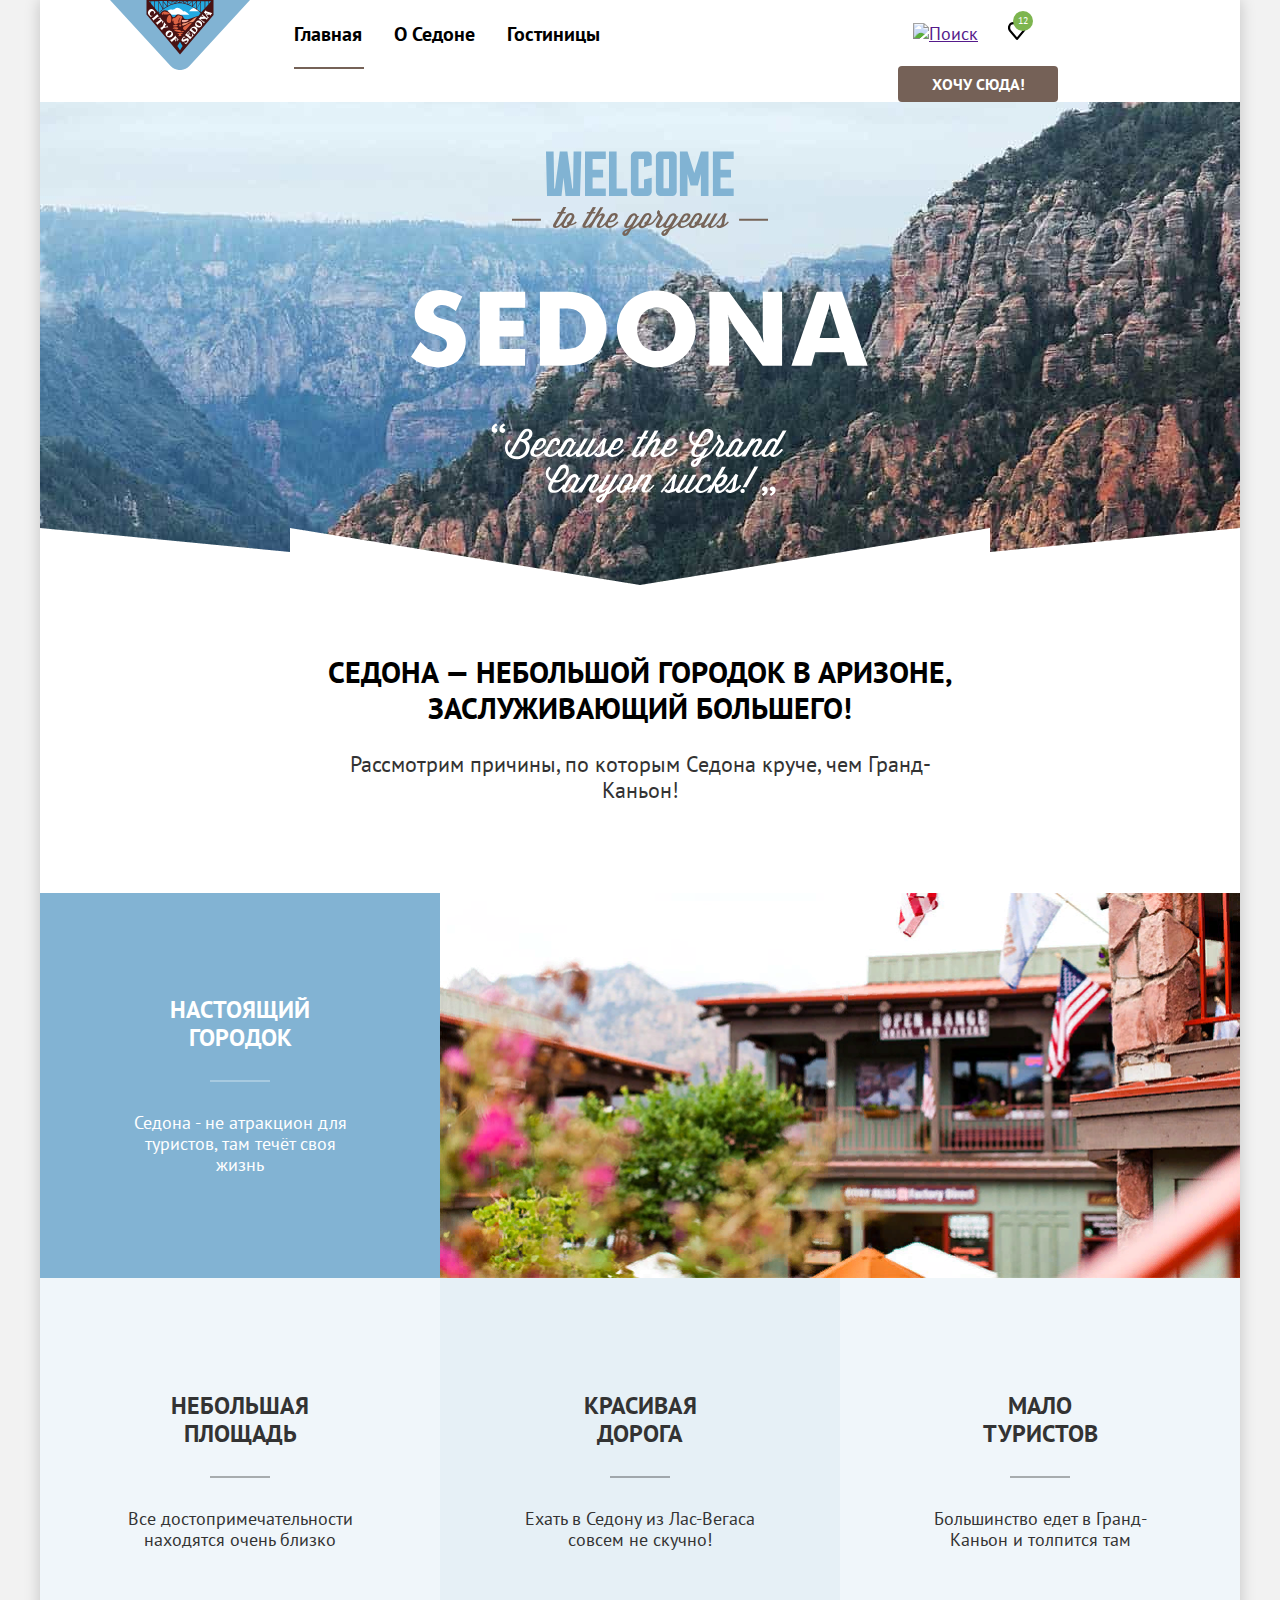
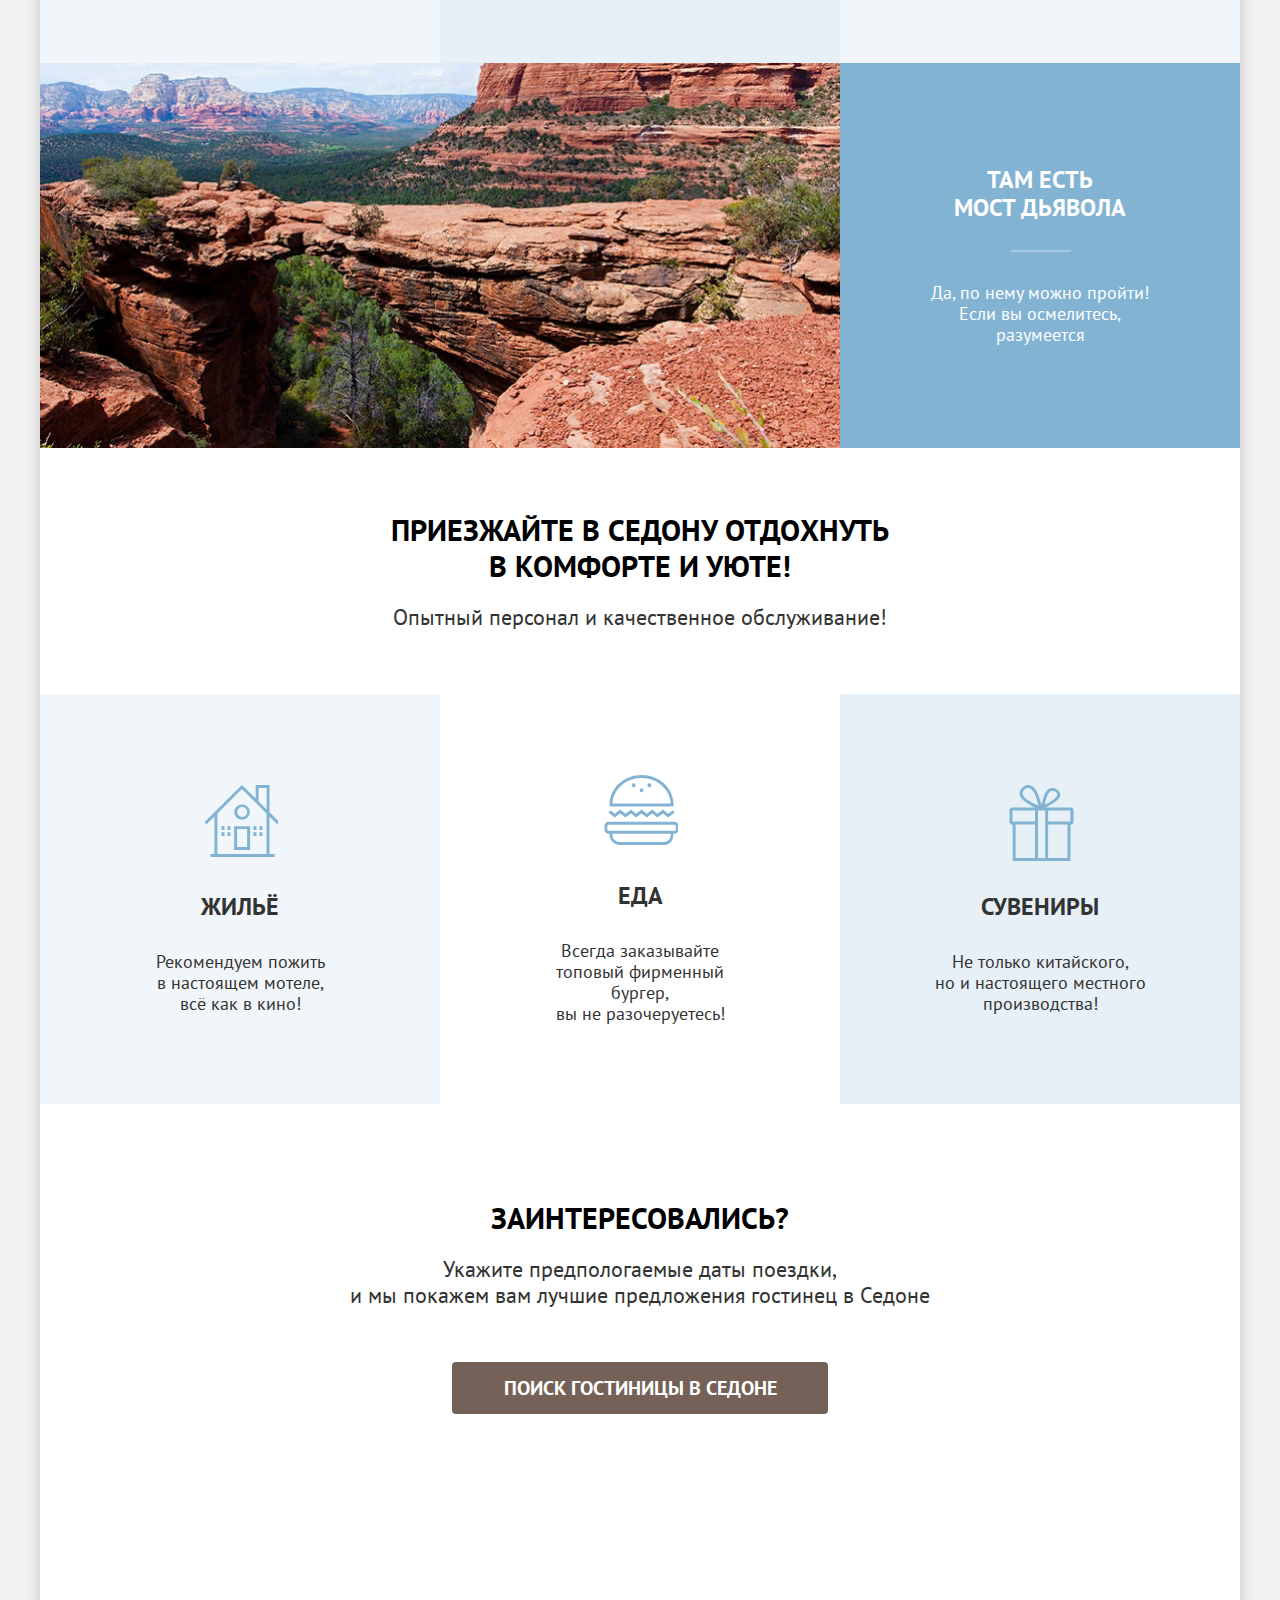
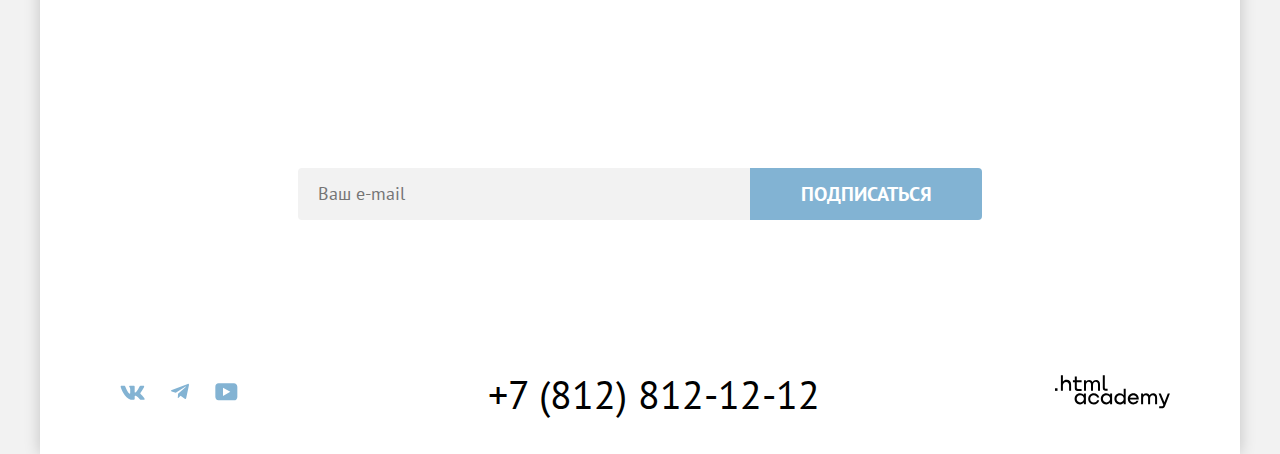
==== commit 86ece7a1: "Исправляет добавляет" ====
--- a/index.html
+++ b/index.html
@@ -5,7 +5,7 @@
     <meta charset="utf-8">
     <meta name="viewport" content="width=device-width, initial-scale=1.0">
     <link rel="icon" href="staricon.ico">
-    <link rel="icon" type=" image/png" href="images/staricon.png">
+    <link rel="icon" type="image/png" href="images/staricon.png">
     <title>HTML Academy: Седона</title>
     <link rel="stylesheet" href="styles/styles.css">
   </head>
@@ -31,7 +31,7 @@
           <ul class="user-list">
             <li class="user-item">
               <a class="user-link user-link-Vector" href="">
-                <img src="images/Vector.svg" width="18" height="18" alt="Поиск">
+                <img src="images/vector.svg" width="18" height="18" alt="Поиск">
               </a>
             </li>
             <li class="user-item">
@@ -133,18 +133,17 @@
             <li class="social-item">
               <a href="https://vk.com/htmlacademy" class="social-link">
                 <svg aria-hidden="true" focusable="false" class="footer-image" xmlns="http://www.w3.org/2000/svg"
-                  width="25" height="15" viewBox="0 0 25 15">
+                  width="25" height="15" viewBox="0 0 25 15" aria-label="Иконка ВКонтакте">
                   <path fill-rule="evenodd" clip-rule="evenodd"
                     d="M24.1164 1.80445C24.2824 1.25845 24.1164 0.856445 23.3214 0.856445H20.6964C20.0284 0.856445 19.7204 1.20345 19.5534 1.58645C19.5534 1.58645 18.2184 4.78245 16.3274 6.85845C15.7154 7.46045 15.4374 7.65145 15.1034 7.65145C14.9364 7.65145 14.6854 7.46045 14.6854 6.91345V1.80445C14.6854 1.14845 14.5014 0.856445 13.9454 0.856445H9.81738C9.40038 0.856445 9.14938 1.16045 9.14938 1.44945C9.14938 2.07045 10.0954 2.21445 10.1924 3.96245V7.76045C10.1924 8.59345 10.0394 8.74444 9.70538 8.74444C8.81538 8.74444 6.65038 5.53345 5.36538 1.85945C5.11638 1.14445 4.86438 0.856445 4.19338 0.856445H1.56638C0.816382 0.856445 0.666382 1.20345 0.666382 1.58645C0.666382 2.26845 1.55638 5.65645 4.81138 10.1374C6.98138 13.1974 10.0364 14.8564 12.8194 14.8564C14.4884 14.8564 14.6944 14.4884 14.6944 13.8534V11.5404C14.6944 10.8034 14.8524 10.6564 15.3814 10.6564C15.7714 10.6564 16.4384 10.8484 17.9964 12.3234C19.7764 14.0724 20.0694 14.8564 21.0714 14.8564H23.6964C24.4464 14.8564 24.8224 14.4884 24.6064 13.7604C24.3684 13.0364 23.5184 11.9854 22.3914 10.7384C21.7794 10.0284 20.8614 9.26345 20.5824 8.88045C20.1934 8.38945 20.3044 8.17044 20.5824 7.73345C20.5824 7.73345 23.7824 3.30745 24.1154 1.80445H24.1164Z" />
                 </svg>
-              </a>
               <span class="visually-hidden">ВКонтакте</span>
               </a>
             </li>
             <li class="social-item">
               <a href="https://t.me/htmlacademy" class="social-link">
                 <svg aria-hidden="true" focusable="false" class="footer-image" xmlns="http://www.w3.org/2000/svg"
-                  width="18" height="17" viewBox="0 0 18 17">
+                  width="18" height="17" viewBox="0 0 18 17" aria-label="Иконка Телеграм">
                   <path
                     d="M16.785 0.955705L0.840489 7.1042C-0.247661 7.54126 -0.241365 8.14828 0.640845 8.41897L4.73445 9.69597L14.2058 3.72014C14.6537 3.44766 15.0629 3.59424 14.7265 3.89281L7.05283 10.8183H7.05103L7.05283 10.8192L6.77045 15.0387C7.18413 15.0387 7.36669 14.8489 7.59871 14.625L9.58705 12.6915L13.7229 15.7464C14.4855 16.1664 15.0332 15.9506 15.2229 15.0405L17.9379 2.2453C18.2158 1.13107 17.5126 0.626562 16.785 0.955705Z" />
                 </svg>
@@ -154,7 +153,7 @@
             <li class="social-item">
               <a href="https://www.youtube.com/user/htmlacademyru" class="social-link">
                 <svg aria-hidden="true" focusable="false" class="footer-image" xmlns="http://www.w3.org/2000/svg"
-                  width="23" height="18" viewBox="0 0 23 18" fill="none">
+                  width="23" height="18" viewBox="0 0 23 18" fill="none" aria-label="Иконка Ютуб">
                   <path
                     d="M18.9402 0.356445H3.50738C1.64668 0.356445 0.333252 1.9502 0.333252 3.75645V13.8502C0.333252 15.7627 1.64668 17.3564 3.50738 17.3564H19.1591C20.8009 17.3564 22.3333 15.7627 22.3333 13.9564V3.75645C22.1143 1.9502 20.8009 0.356445 18.9402 0.356445ZM7.99494 12.8939V4.81894L15.3283 8.85645L7.99494 12.8939Z" />
                 </svg>
@@ -165,7 +164,7 @@
           <a href="tel:+78128121212" class="footer-telephone">+7 (812) 812-12-12</a>
           <a href="https://htmlacademy.ru/">
             <svg aria-hidden="true" focusable="false" class="footer-logo" xmlns="http://www.w3.org/2000/svg" width="115"
-              height="34" viewBox="0 0 115 34" fill="none">
+              height="34" viewBox="0 0 115 34" fill="none" aria-label="Иконка HTML Академии">
               <path d="M0 13.2564V15.8564H2.5V13.2564H0Z" fill="black" />
               <path
                 d="M11.6 4.85645C10 4.85645 8.8 5.55645 8 6.55645H7.9V0.356445H5.9V15.8564H7.9V10.5564C7.9 8.45645 9.2 6.95645 11.2 6.95645C13 6.95645 14.1 8.35645 14.1 10.1564V15.8564H16.1V9.75644C16.2 6.75644 14.3 4.85645 11.6 4.85645Z"
@@ -233,7 +232,7 @@
                 <button class="minus-button option-button" type="button">
                   <span class="visually-hidden">Уменьшить</span>
                   <svg class="option-button-icon" xmlns="http://www.w3.org/2000/svg" width="14" height="2" fill="none"
-                    viewBox="0 0 14 2">
+                    viewBox="0 0 14 2" aria-label="Минус">
                     <path d="M0 0v2h14V0H0Z" />
                   </svg>
                 </button>
@@ -243,7 +242,7 @@
                 <button class="plus-button option-button" type="button">
                   <span class="visually-hidden">Увеличить</span>
                   <svg class="option-button-icon" xmlns="http://www.w3.org/2000/svg" width="14" height="14" fill="none"
-                    viewBox="0 0 14 14">
+                    viewBox="0 0 14 14" aria-label="Плюс">
                     <path d="M14 6H8V0H6v6H0v2h6v6h2V8h6V6Z" />
                   </svg>
                 </button>
@@ -268,7 +267,7 @@
                 <button class="minus-button option-button" type="button">
                   <span class="visually-hidden">Уменьшить</span>
                   <svg class="option-button-icon" xmlns="http://www.w3.org/2000/svg" width="14" height="2" fill="none"
-                    viewBox="0 0 14 2">
+                    viewBox="0 0 14 2" aria-label="Минус">
                     <path d="M0 0v2h14V0H0Z" />
                   </svg>
                 </button>
@@ -279,7 +278,7 @@
                 <button class="plus-button option-button" type="button">
                   <span class="visually-hidden">Увеличить</span>
                   <svg class="option-button-icon" xmlns="http://www.w3.org/2000/svg" width="14" height="14" fill="none"
-                    viewBox="0 0 14 14">
+                    viewBox="0 0 14 14" aria-label="Плюс">
                     <path d="M14 6H8V0H6v6H0v2h6v6h2V8h6V6Z" />
                   </svg>
                 </button>
--- a/styles/styles.css
+++ b/styles/styles.css
@@ -111,7 +111,7 @@
 
 .advantage-icon {
   width: 75px;
-  height: 72px;
+  height: 78px;
 }
 
 .navigation-list {
@@ -157,7 +157,7 @@
 }
 
 .subscribe {
-  background: url("../images/Seerinevas.jpg") no-repeat;
+  background: url("../images/seerinevas.jpg") no-repeat;
   background-size: cover;
   width: 1200px;
   padding: 96px 258px 104px;
@@ -187,7 +187,7 @@
 .inner-background {
   background-color: #000000;
   color: #ffffff;
-  background: url("../images/Subscribecatalog.jpg") no-repeat;
+  background: url("../images/subscribecatalog.jpg") no-repeat;
 }
 
 .subscribe-none {
@@ -497,7 +497,6 @@
   flex-wrap: wrap;
   margin: 0;
   padding: 0;
-  width: 400px;
   gap: 8px;
 }
 
@@ -551,6 +550,8 @@
   line-height: 40px;
   text-transform: uppercase;
   text-decoration: none;
+  padding: 5px 194px;
+  width: 720px;
 }
 
 .footer-telephone:hover,
@@ -597,9 +598,10 @@
 
 .sort-list {
   display: flex;
-  width: 160px;
-  justify-content: space-between;
-  margin: 0;
+  flex-wrap: wrap;
+  gap: 8px;
+  margin: 0;
+  margin-left: 70px;
   padding: 0;
 }
 
@@ -612,20 +614,20 @@
   border: 2px solid #e5e5e5;
 }
 .sort-link-dark {
-  border: 2px solid#000000;
+  border: 2px solid #000000;
 }
 
 .sort-link:hover {
-  border: 2px solid#000000;
+  border: 2px solid #000000;
 }
 
 .sort-link:focus {
-  border: 2px solid#68a2ca;
+  border: 2px solid #68a2ca;
   outline: none;
 }
 
 .sort-link:active {
-  border: 2px solid#000000;
+  border: 2px solid #000000;
 }
 
 .catalog-container {
@@ -894,6 +896,7 @@
   font-size: 20px;
   font-weight: 700;
   line-height: 24px;
+  text-transform: capitalize;
 }
 
 .filter-catalog-list .filter-catalog-item:not(:last-child) {
@@ -901,8 +904,8 @@
 }
 
 .text-input-left {
+  width: 100%;
   border-radius: 4px 0 0 4px;
-  width: 143px;
   display: inline-block;
   padding: 12px 20px;
   border: none;
@@ -944,6 +947,7 @@
 .filter-catalog-price {
   position: relative;
   margin-bottom: 0;
+  width: 143px;
 }
 
 .text-label {
@@ -970,9 +974,6 @@
   fill: rgba(104, 162, 202, 0.302);
 }
 
-.footer-telephone-image {
-  fill: blue;
-}
 
 .footer-telephone-image:hover {
   fill: #756157;
@@ -1377,5 +1378,22 @@
   font-size: 20px;
   line-height: 24px;
   border-radius: 10px;
-  background-color: #68A2CA;
-}
+  background-color: #68a2ca;
+}
+
+.button-disabled {
+  background-color: #e5e5e5;
+}
+
+.button-disabled:focus,
+.button-disabled:hover,
+input:disabled {
+  background-color: #e5e5e5;
+  outline: none;
+  cursor: default;
+}
+
+.sorting:disabled {
+  border: rgba(0, 0, 0, 0.3);
+  color: rgba(0, 0, 0, 0.3);
+}
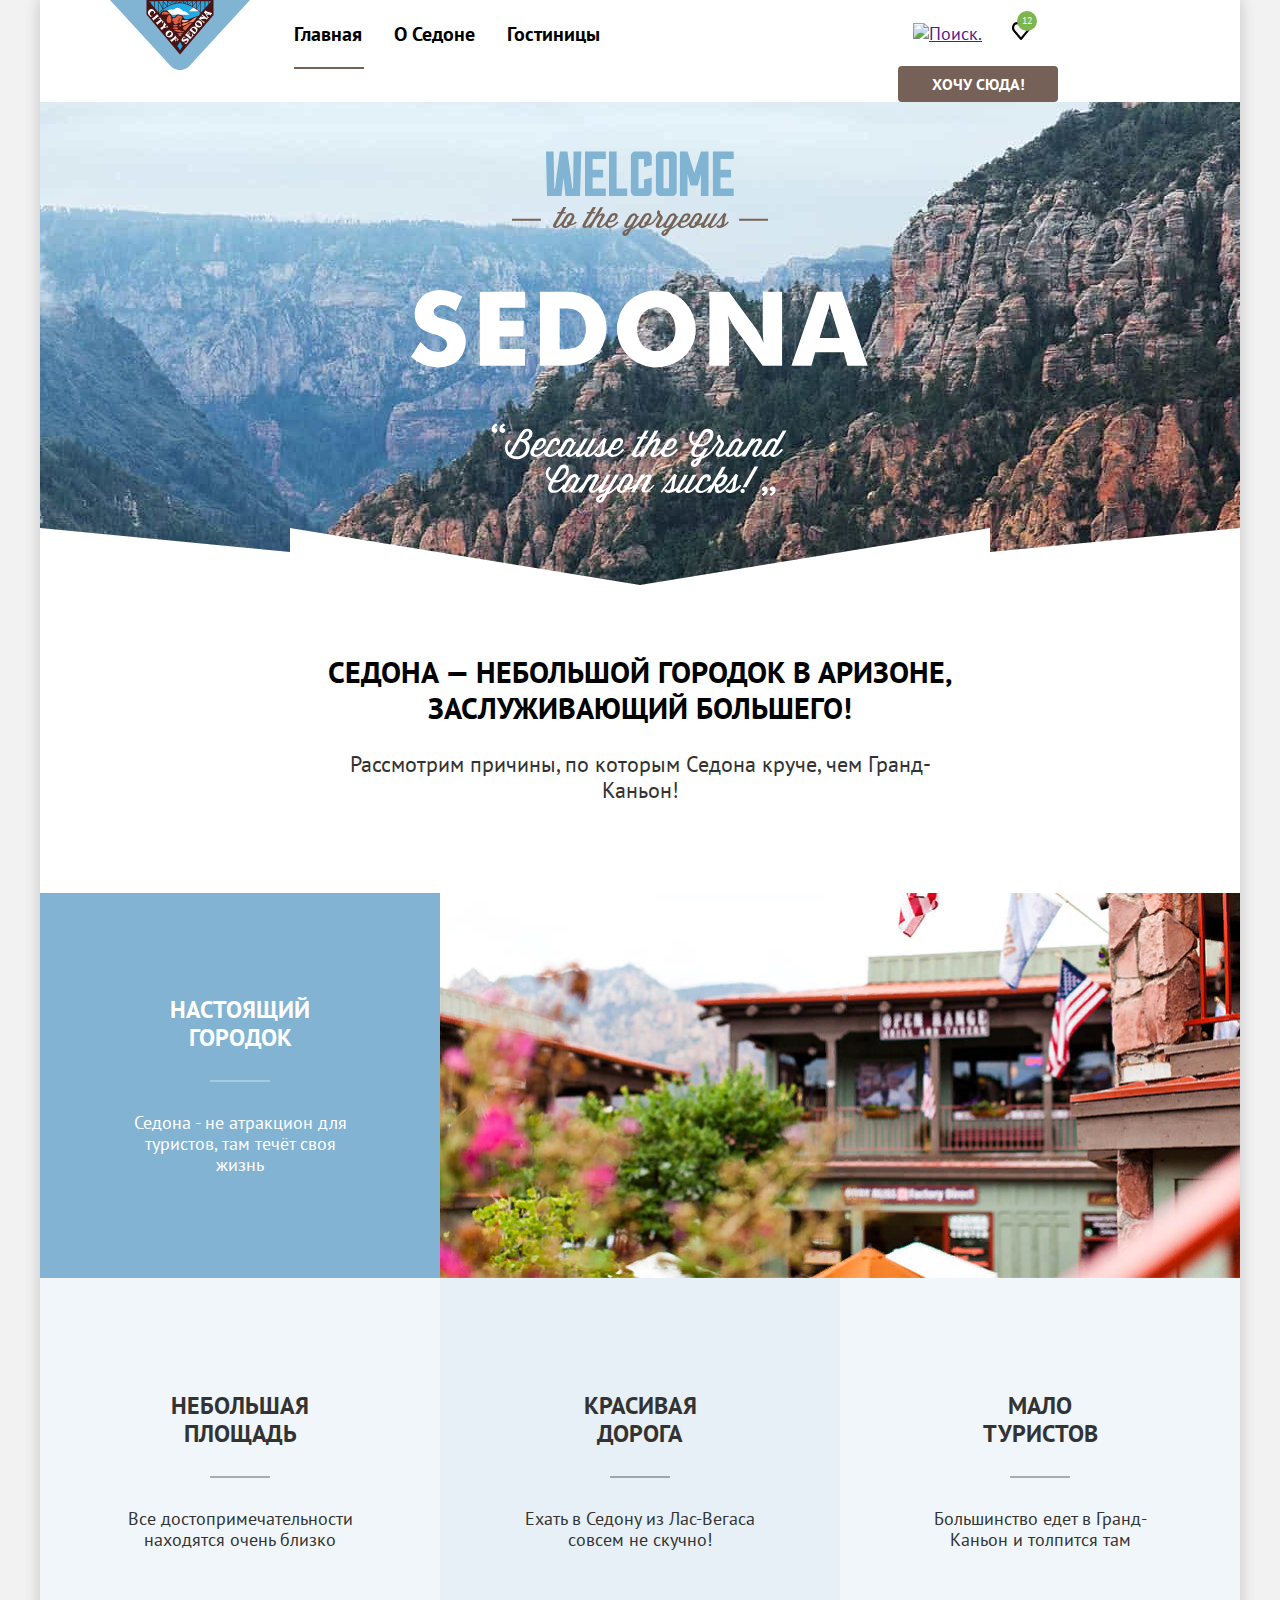
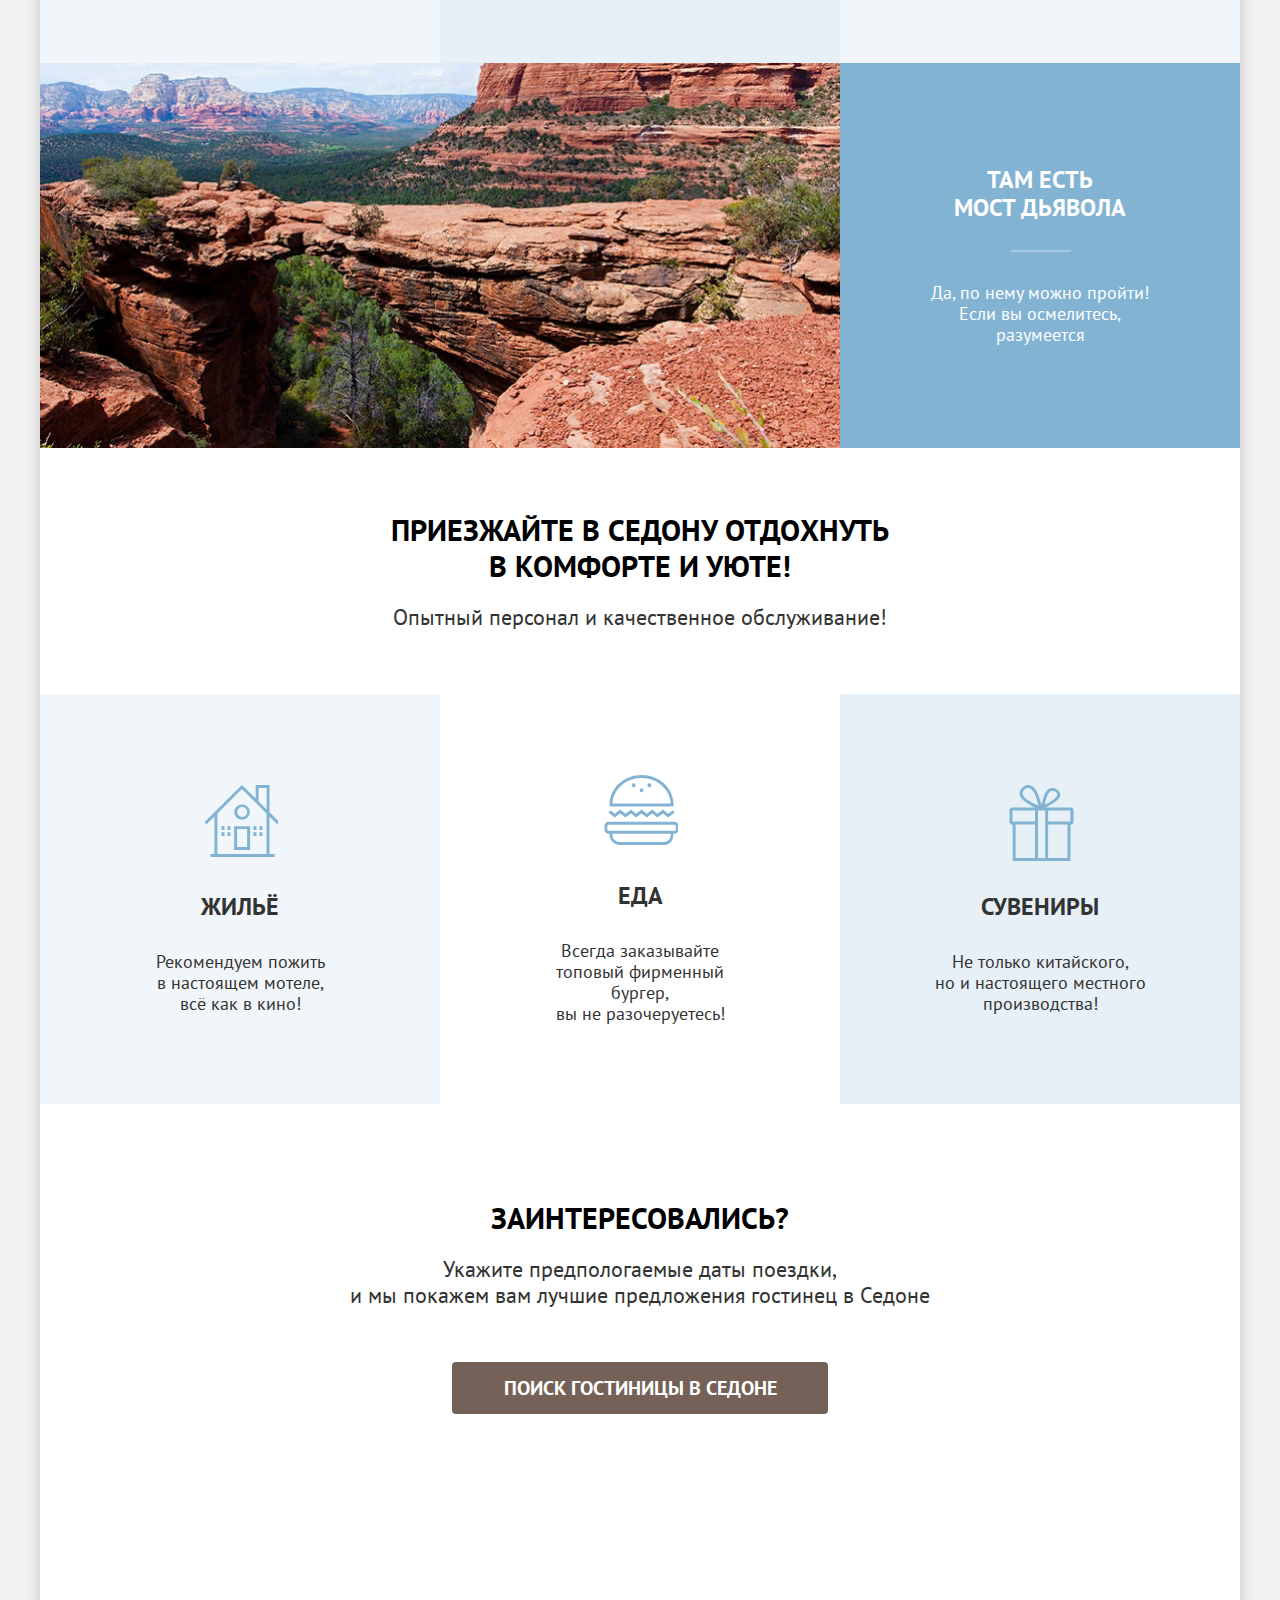
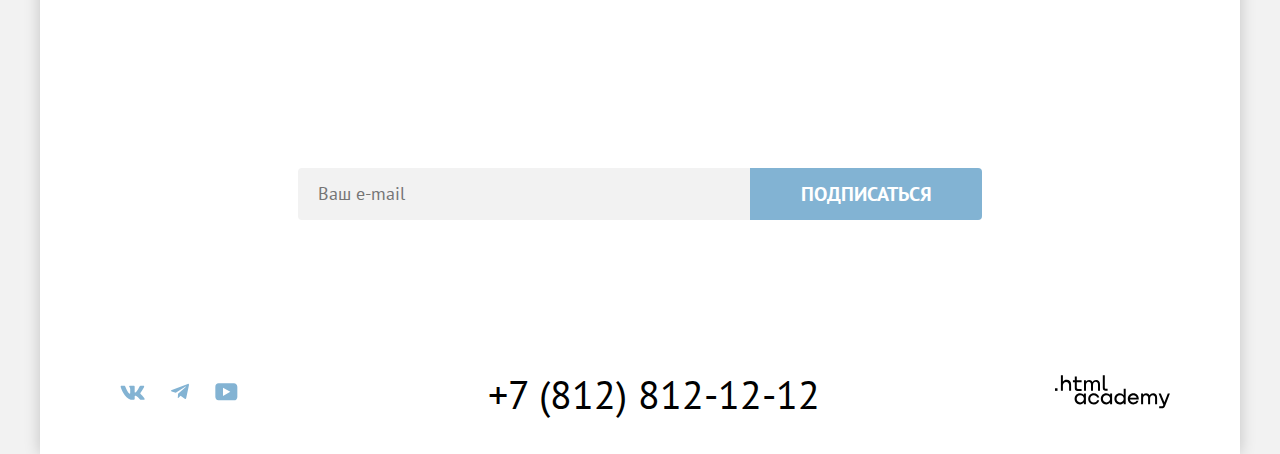
==== commit 1f88eef0: "Merge pull request #10 from Konstantin-1603/master" ====
--- a/index.html
+++ b/index.html
@@ -4,8 +4,8 @@
   <head>
     <meta charset="utf-8">
     <meta name="viewport" content="width=device-width, initial-scale=1.0">
-    <link rel="icon" href="staricon.ico">
-    <link rel="icon" type="image/png" href="images/staricon.png">
+    <link rel="icon" href="favicon.ico">
+    <link rel="icon" type="image/png" href="images/favicon.png">
     <title>HTML Academy: Седона</title>
     <link rel="stylesheet" href="styles/styles.css">
   </head>
@@ -15,7 +15,7 @@
       <header data-test="header" class="header">
         <nav class="header-navigation">
           <a class="header-logo" href="#">
-            <img class="header-image" src="images/logo.svg" width="140" height="70" alt="Логотип города Седона">
+            <img class="header-image" src="images/logo.svg" width="140" height="70" alt="Логотип города Седона.">
           </a>
           <ul class="navigation-list">
             <li class="navigation-item">
@@ -31,12 +31,12 @@
           <ul class="user-list">
             <li class="user-item">
               <a class="user-link user-link-Vector" href="">
-                <img src="images/vector.svg" width="18" height="18" alt="Поиск">
+                <img src="images/vector.svg" width="18" height="18" alt="Поиск.">
               </a>
             </li>
             <li class="user-item">
               <a class="user-link user-link-laike" href="">
-                <img src="images/laike.svg" width="18" height="18" alt="Избранное">
+                <img src="images/laike.svg" width="18" height="18" alt="Избранное.">
                 <span class="navigation-number">12</span>
               </a>
             </li>
@@ -50,7 +50,7 @@
         <section class="hero" data-test="hero">
           <h1 class="visually-hidden">Welcome to Sedona</h1>
           <div class="hero-img">
-            <img src="images/welcome.svg" width="458" height="352" alt="Welcome to Sedona">
+            <img src="images/welcome.svg" width="458" height="352" alt="Welcome to Sedona.">
           </div>
         </section>
         <section class="advantage" data-test="advantages">
@@ -65,7 +65,7 @@
                 <h3 class="subtitle advantage-subtitle">Настоящий городок</h3>
                 <p class="advantage-description">Седона - не атракцион для туристов, там течёт своя жизнь</p>
               </div>
-              <img class="advantage-image" src="images/photo/photo-1.png" width="800" height="384" alt="Фото городка">
+              <img class="advantage-image" src="images/photo/photo-1.png" width="800" height="384" alt="Фото городка.">
             </li>
             <li class="advantage-item advantage-item-color">
               <h3 class="subtitle advantage-subtitle">Небольшая площадь</h3>
@@ -81,7 +81,7 @@
             </li>
             <li class="advantage-item advantage-item-wide">
               <img class="advantage-image" src="images/photo/photo-2.png" width="800" height="384"
-                alt="Фото моста дьявола">
+                alt="Фото моста дьявола.">
               <div class="advantage-item-container">
                 <h3 class="subtitle advantage-subtitle">Там есть <br> мост дьявола</h3>
                 <p class="advantage-description">Да, по нему можно пройти! Если вы осмелитесь, разумеется</p>
--- a/styles/styles.css
+++ b/styles/styles.css
@@ -157,6 +157,7 @@
 }
 
 .subscribe {
+  background-color: #3f5e72;
   background: url("../images/seerinevas.jpg") no-repeat;
   background-size: cover;
   width: 1200px;
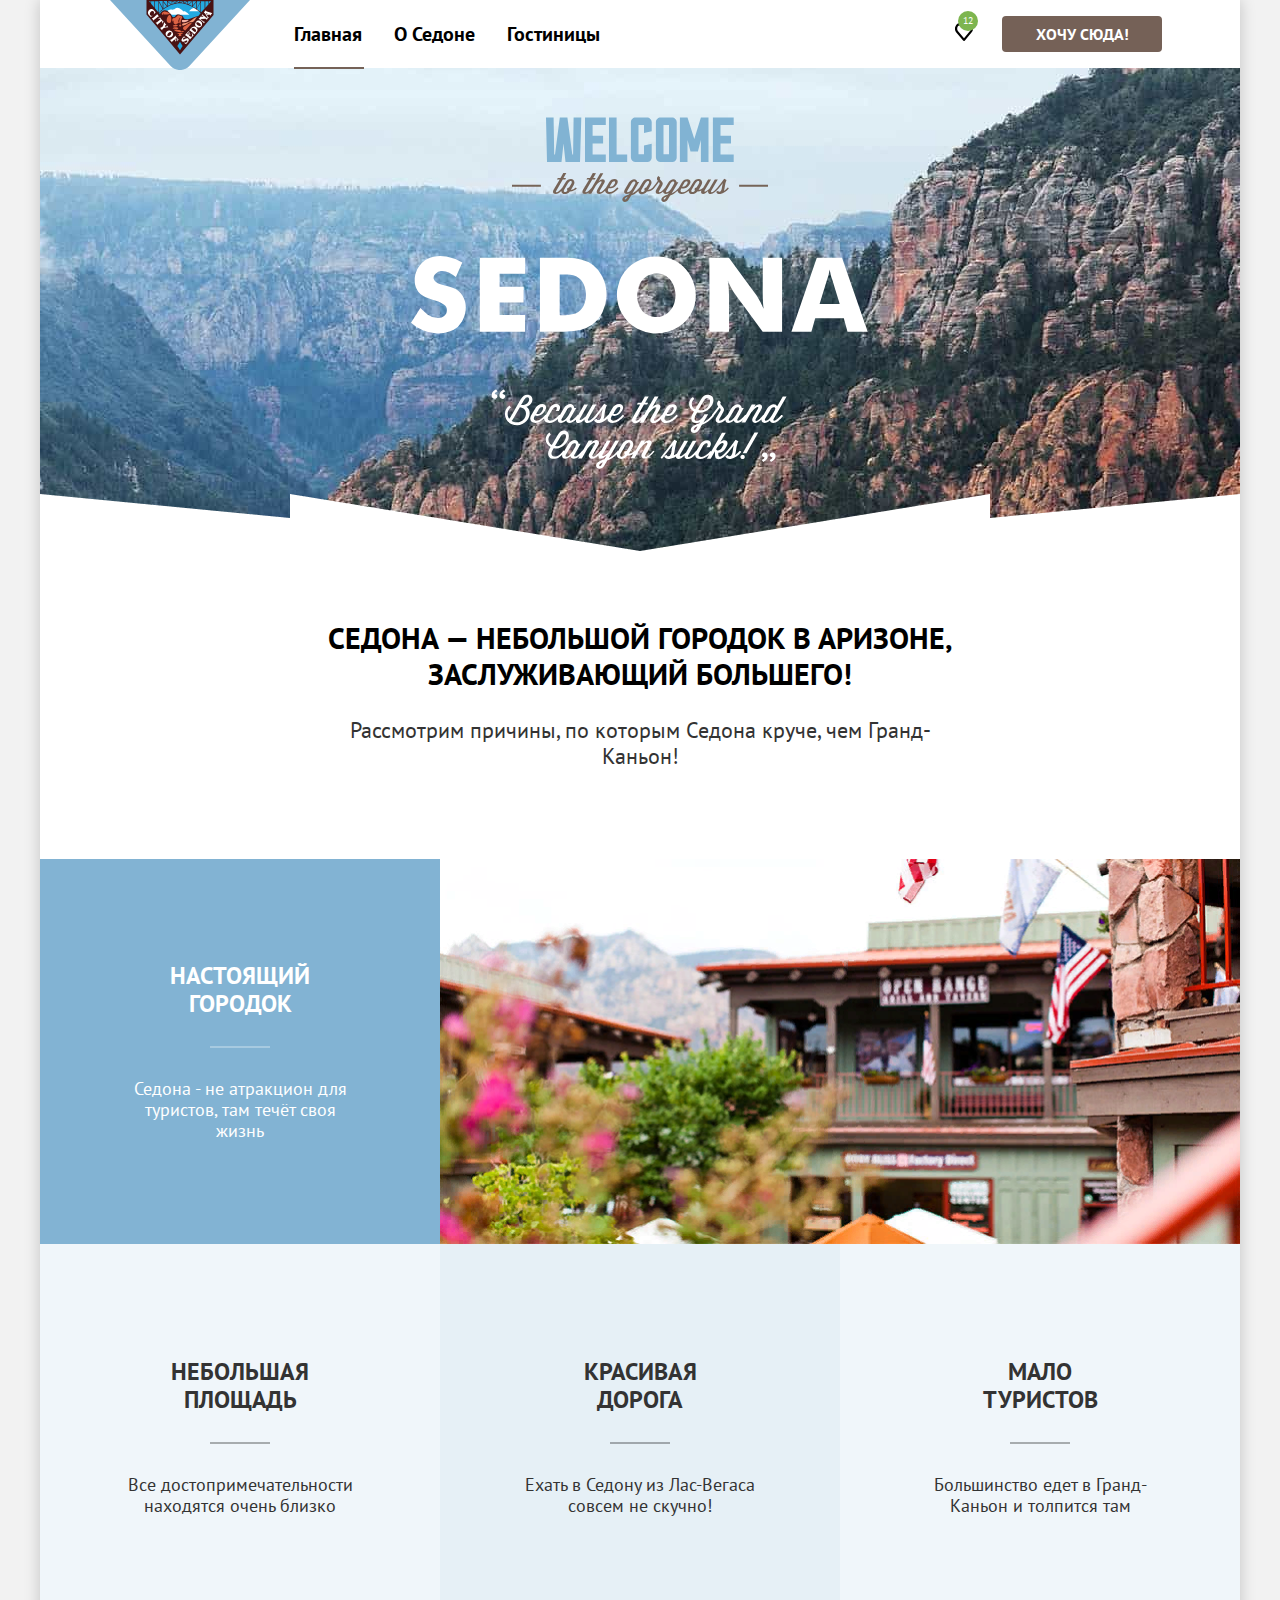
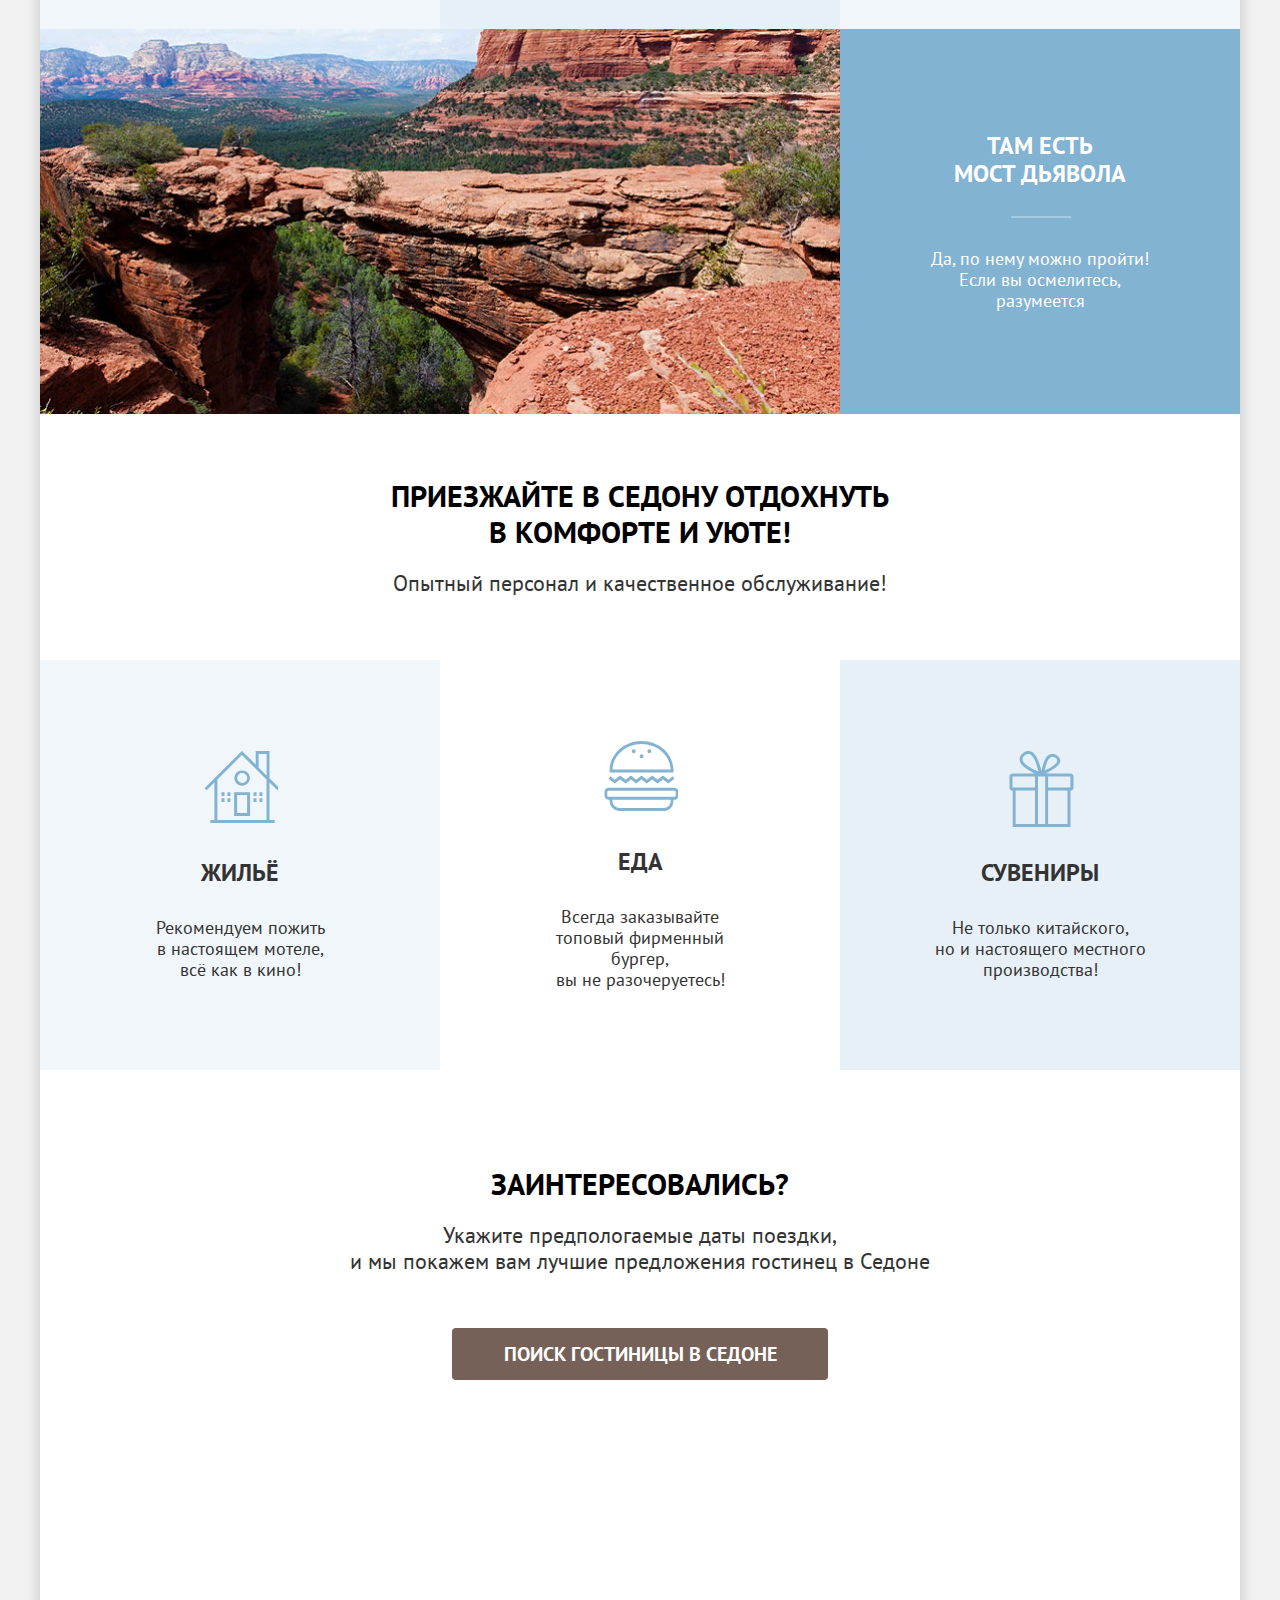
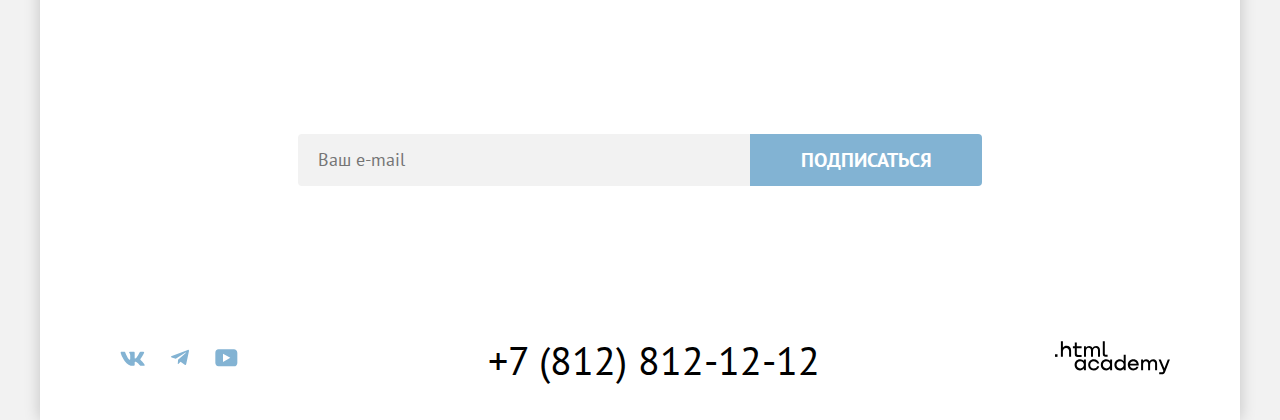
==== commit a8062a9f: "Merge pull request #12 from Konstantin-1603/master" ====
--- a/index.html
+++ b/index.html
@@ -9,7 +9,6 @@
     <title>HTML Academy: Седона</title>
     <link rel="stylesheet" href="styles/styles.css">
   </head>
-
   <body>
     <div class="page-container">
       <header data-test="header" class="header">
@@ -30,13 +29,13 @@
           </ul>
           <ul class="user-list">
             <li class="user-item">
-              <a class="user-link user-link-Vector" href="">
-                <img src="images/vector.svg" width="18" height="18" alt="Поиск.">
+              <a class="user-link user-link-vector" href="#">
+                <span class="visually-hidden">Поиск</span>
               </a>
             </li>
             <li class="user-item">
-              <a class="user-link user-link-laike" href="">
-                <img src="images/laike.svg" width="18" height="18" alt="Избранное.">
+              <a class="user-link user-link-laike" href="#">
+                <span class="visually-hidden">Избранное</span>
                 <span class="navigation-number">12</span>
               </a>
             </li>
@@ -122,7 +121,7 @@
           <h2 class="title subscribe-title">Подпишитесь на рассылку</h2>
           <p class="text subscribe-text">Только полезная информация и никакого спама, <br> честное бойскаутское!</p>
           <form class="form-search" action="https://echo.htmlacademy.ru/" method="post">
-            <input class="subscribe-email" type="email" name="subscribe-email" placeholder="Ваш e-mail">
+            <input class="subscribe-email" type="email" name="subscribe-email" placeholder="Ваш e-mail" required>
             <button class="button button-subscribe" type="submit">Подписаться</button>
           </form>
         </section>
@@ -216,13 +215,13 @@
           <div class="field-group field-date">
             <label class="modal-search-label" for="arrival-date">Дата заезда:</label>
             <input class="modal-search-field field" type="text" id="arrival-date" name="arrival-date"
-              value="27 апреля 2020" placeholder="Укажите дату">
+              value="27 апреля 2020" placeholder="Укажите дату" required>
             <p class="message error">Мы не можем отправить вас в прошлое.</p>
           </div>
           <div class="field-group field-date">
             <label class="modal-search-label" for="departure-date">Дата выезда:</label>
             <input class="modal-search-field field" type="text" id="departure-date" name="departure-date"
-              value="1 сентября 2023" placeholder="Укажите дату">
+              value="1 сентября 2023" placeholder="Укажите дату" required>
             <p class="message allow">На эти даты есть свободные номера. Пока есть.</p>
           </div>
           <div class="search-option">
--- a/styles/styles.css
+++ b/styles/styles.css
@@ -40,14 +40,23 @@
   flex-grow: 1;
 }
 
+.user-link-vector {
+  background-image: url(../images/vector.svg);
+}
+
 .user-link {
-  min-width: 18px;
-  min-height: 18px;
+  min-width: 44px;
+  min-height: 64px;
+  background-repeat: no-repeat;
+  background-size: 18px 18px;
+  background-position: center;
   display: inline-block;
   padding: 22px 15px;
 }
 
-.header-navigation, .footer-container {
+
+.header-navigation,
+.footer-container {
   display: flex;
   width: 1060px;
   margin: 0 auto;
@@ -82,7 +91,8 @@
 
 }
 
-.header, .footer {
+.header,
+.footer {
   width: 1200px;
   margin: 0 auto;
   background-color: #ffffff;
@@ -189,7 +199,42 @@
   background-color: #000000;
   color: #ffffff;
   background: url("../images/subscribecatalog.jpg") no-repeat;
-}
+  background-size: cover;
+}
+
+.range-scale {
+  position: relative;
+  height: 4px;
+  background-color: rgba(255, 255, 255, 0.3);
+}
+
+.range-bar {
+  position: absolute;
+  height: 4px;
+  background-color: #ffffff;
+}
+
+.toggle-min {
+  left: 0;
+  top: -8px;
+}
+
+
+.range-toggle {
+  position: absolute;
+  width: 20px;
+  height: 20px;
+  background-color: #ffffff;
+  border: none;
+  border-radius: 4px;
+  cursor: pointer;
+}
+
+.toggle-max {
+  right: 0;
+  top: -8px;
+}
+
 
 .subscribe-none {
   background-image: none;
@@ -205,7 +250,8 @@
   text-decoration: none;
 }
 
-.navigation-link:focus, .user-link:focus {
+.navigation-link:focus,
+.user-link:focus {
   outline: 2px solid #68a2ca;
 }
 
@@ -382,7 +428,6 @@
 }
 
 .breadcrumbs-item {
-
   display: inline-block;
 }
 
@@ -595,6 +640,7 @@
 
 .user-link-laike {
   position: relative;
+  background-image: url("../images/laike.svg");
 }
 
 .sort-list {
@@ -604,6 +650,7 @@
   margin: 0;
   margin-left: 70px;
   padding: 0;
+  min-width: 160px;
 }
 
 .sort-link {
@@ -614,6 +661,7 @@
   padding: 16px 14px;
   border: 2px solid #e5e5e5;
 }
+
 .sort-link-dark {
   border: 2px solid #000000;
 }
@@ -667,13 +715,13 @@
 .sorting {
   font-family: inherit;
   position: relative;
-  width: 292px;
+  min-width: 292px;
   height: 49px;
   padding: 11px 18px;
   border-radius: 4px;
   appearance: none;
   border: 2px solid #e5e5e5;
-  margin-right: 70px;
+  margin-right: 0px;
   color: #333333;
   font-size: 18px;
   line-height: 21px;
@@ -847,7 +895,16 @@
   margin-right: auto;
 }
 
+.breadcrumbs-link-hous{
+  background-image: url(../images/icon/vecto5r.svg);
+  background-repeat: no-repeat;
+  background-size: 12px 12px;
+  background-position: center;
+}
+
 .breadcrumbs-link {
+  width: 12px;
+  height: 12px;
   display: inline-block;
   color: inherit;
   font-size: 16px;
@@ -1257,6 +1314,7 @@
   padding-right: 9px;
   border-radius: 0;
   appearance: none;
+  -moz-appearance: textfield;
 }
 
 .search-option .field::-webkit-outer-spin-button,
@@ -1353,14 +1411,14 @@
 }
 
 .tooltip-text:after {
-  content:'';
+  content: '';
   background-image: url("../images/triangle.svg");
   width: 19px;
   height: 9px;
-  position:absolute;
+  position: absolute;
   bottom: 100%;
-  left:0;
-  right:0;
+  left: 0;
+  right: 0;
   margin-left: auto;
   margin-right: auto;
 }
